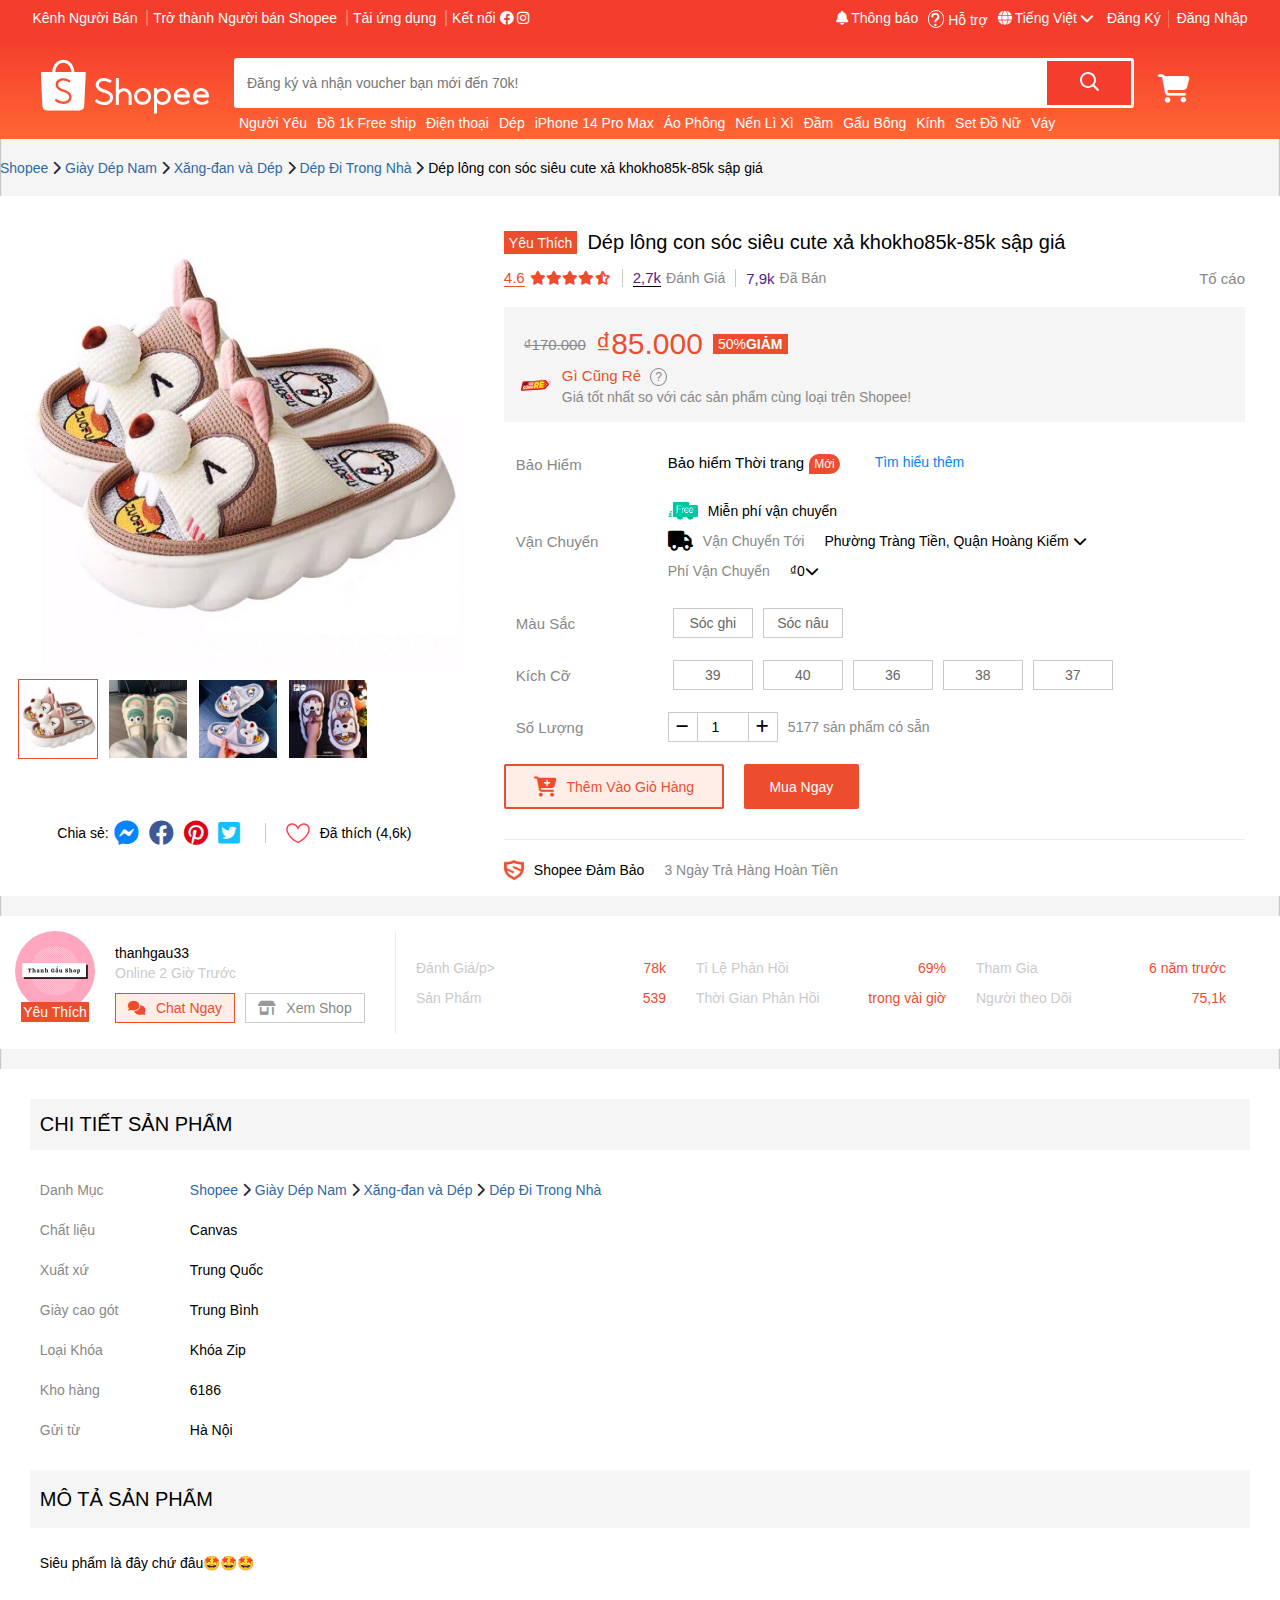
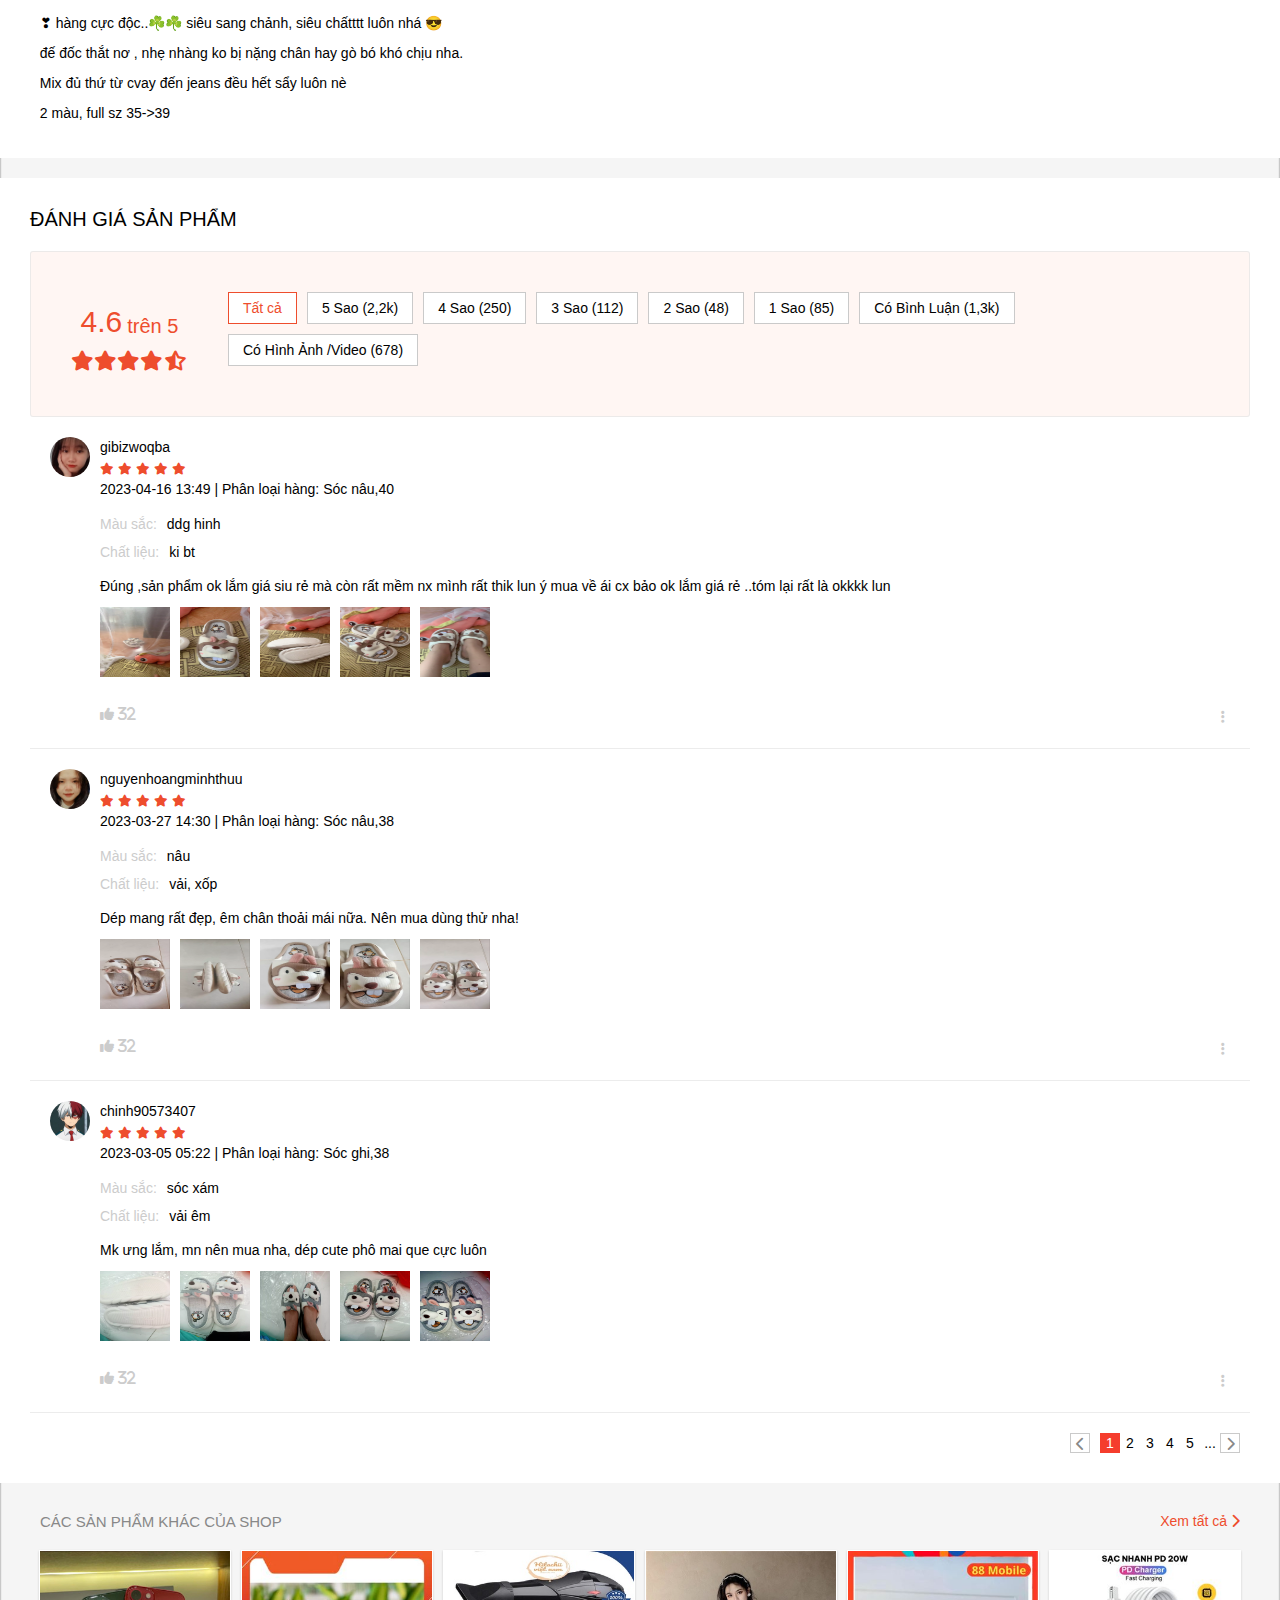
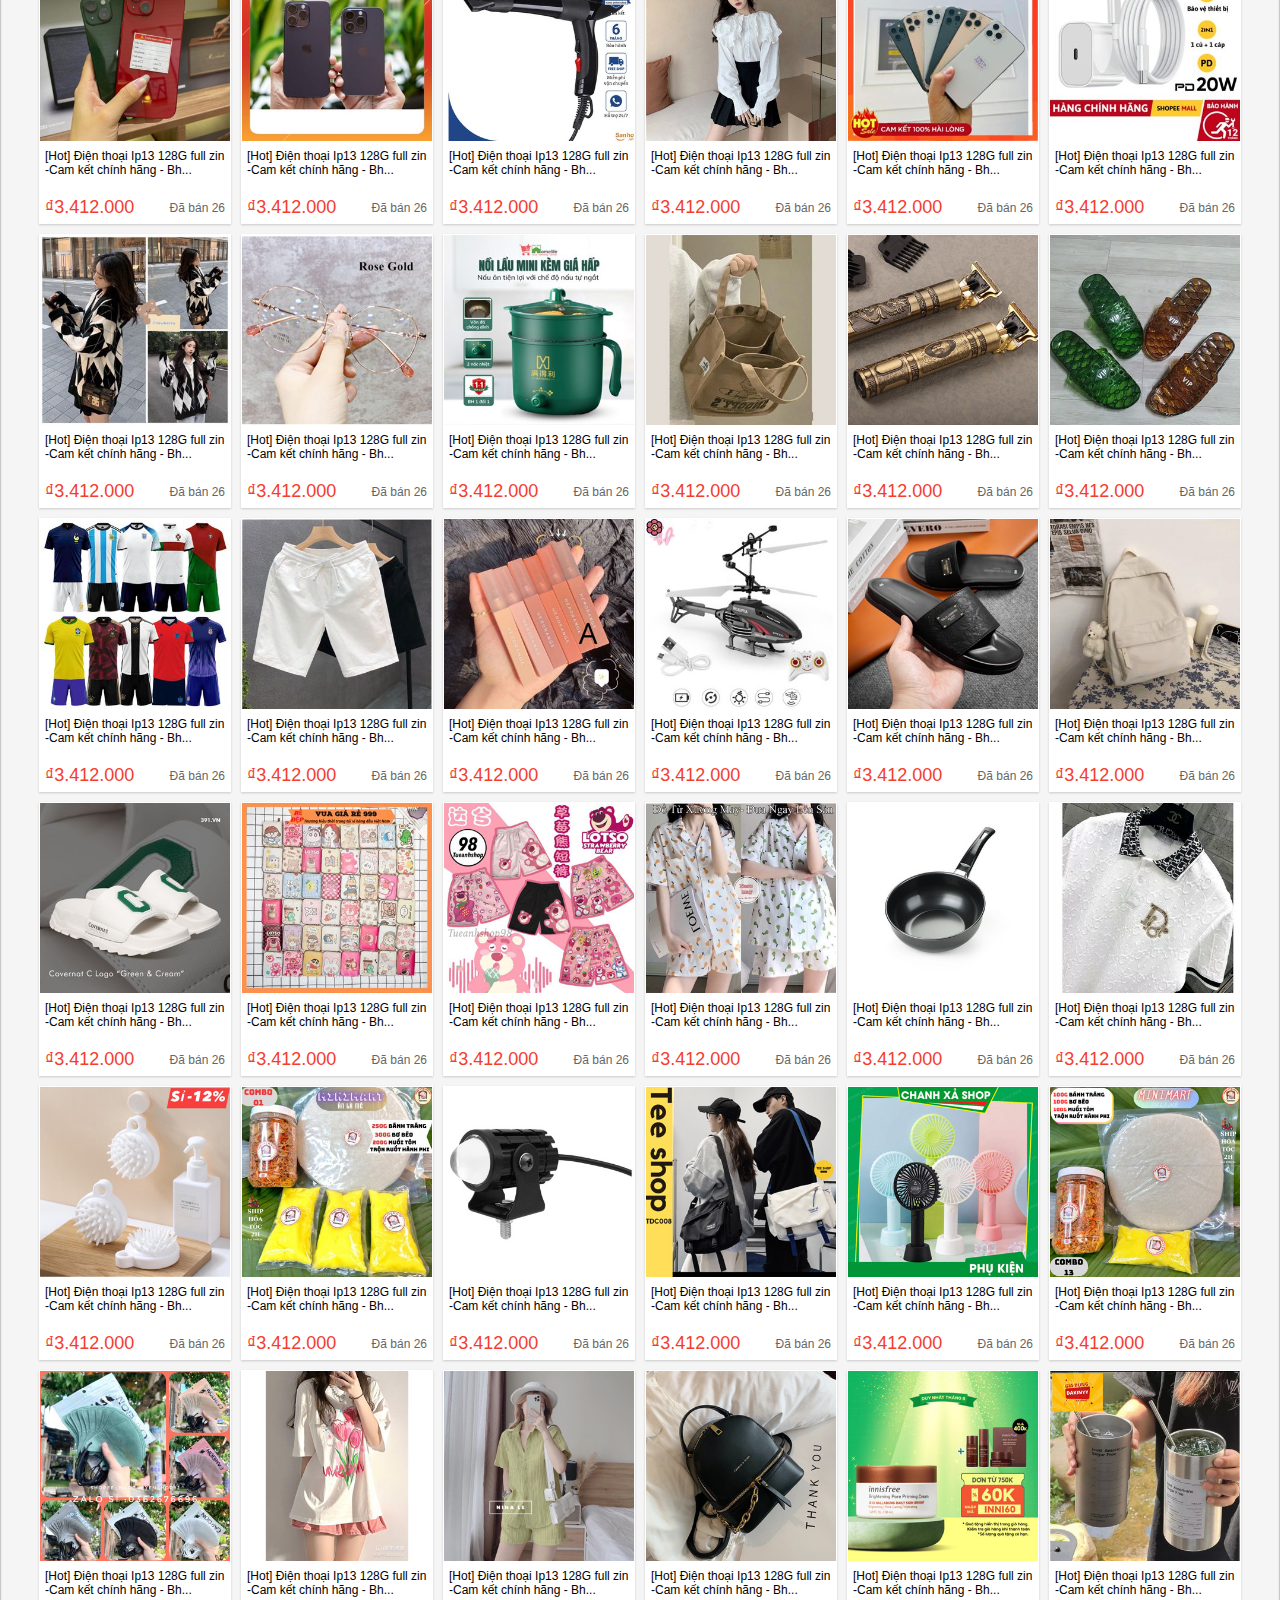
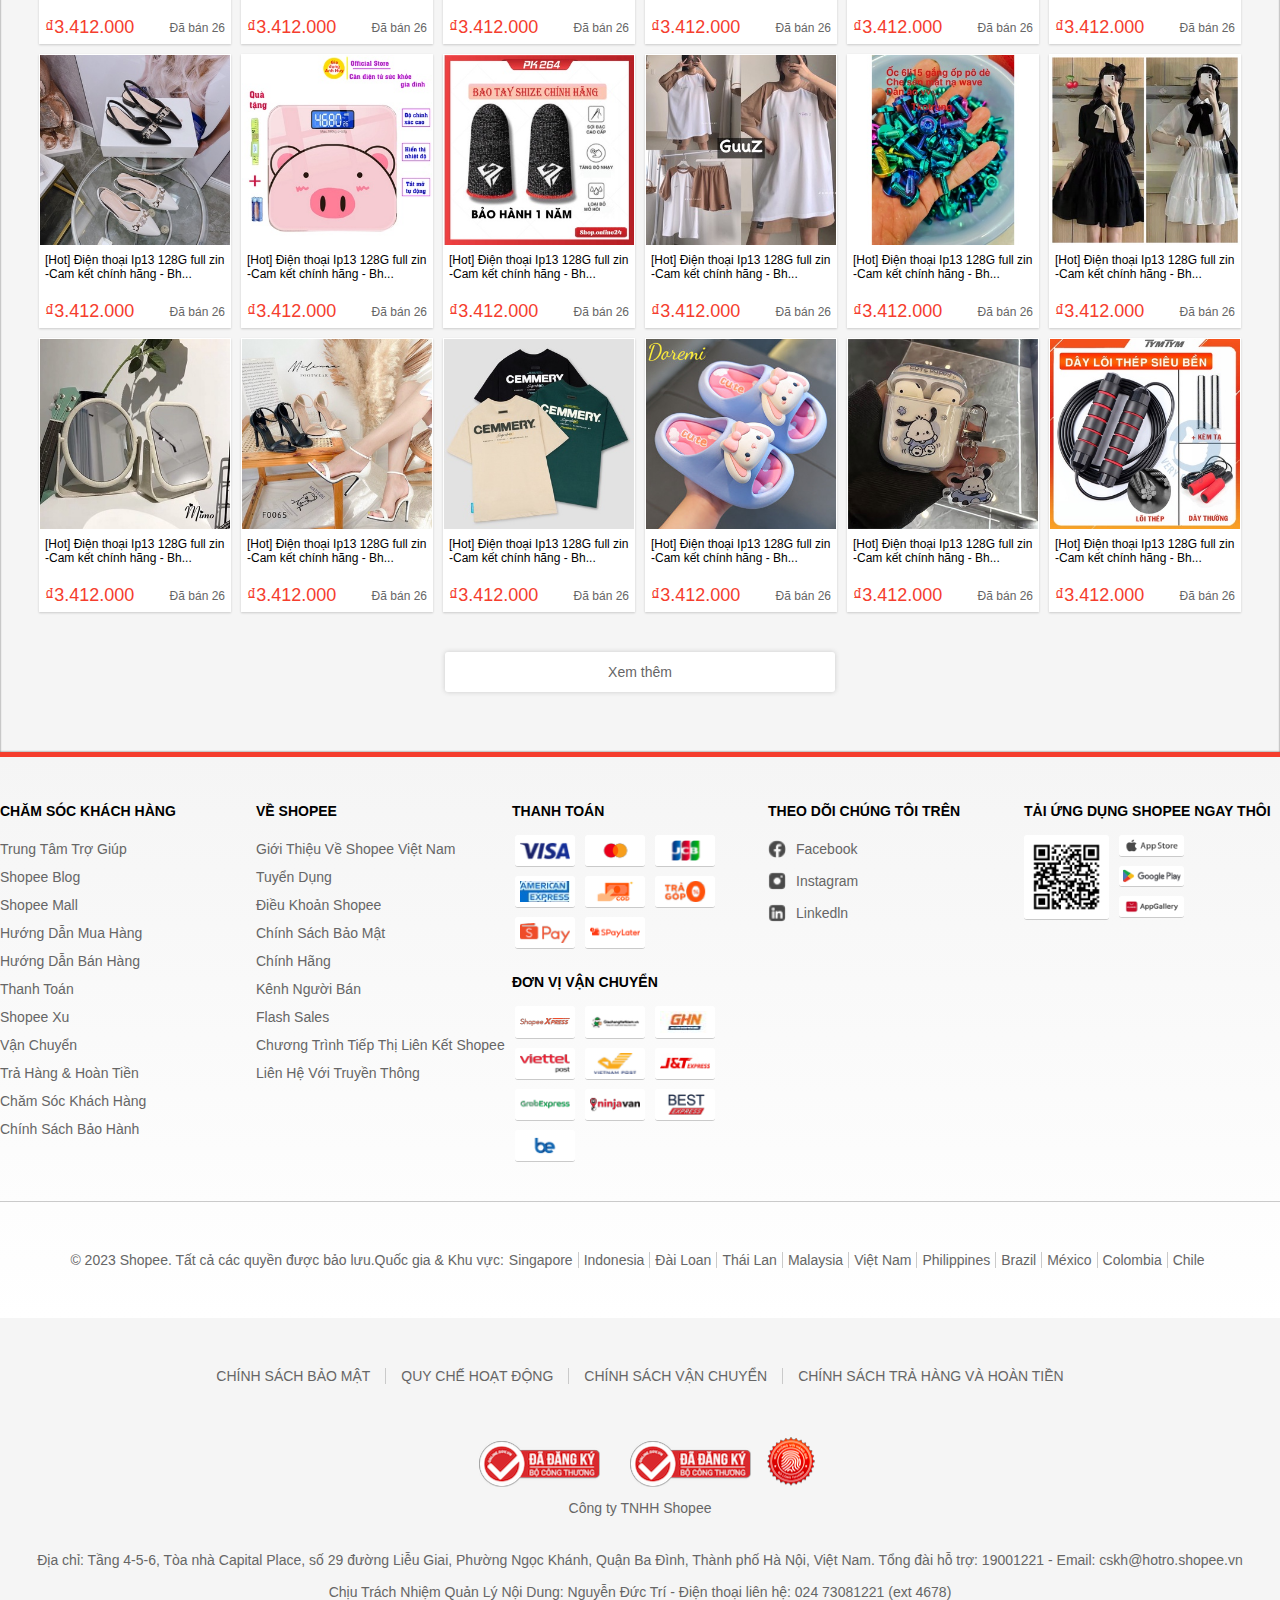
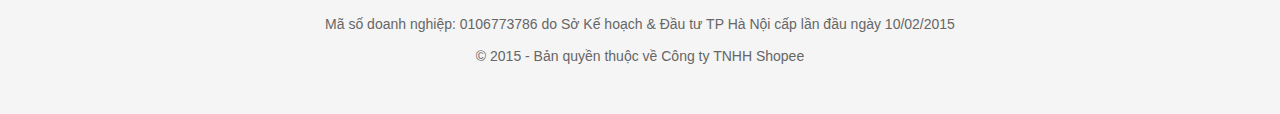
==== Detail/detail.html @ 668a8a5e "add sign in, sign up and detail" ====
<!DOCTYPE html>
<html lang="en">

<head>
    <meta charset="UTF-8">
    <meta http-equiv="X-UA-Compatible" content="IE=edge">
    <meta name="viewport" content="width=device-width, initial-scale=1.0">
    <link rel="stylesheet" href="../Home/css/index.css">
    <link rel="shortcut icon" href="../img/logo_favicon/shopee-icon.svg" type="image/x-icon">
    <link rel="stylesheet" href="../vendor/fontawesome-free-6.4.0-web/css/all.min.css">
    <link rel="stylesheet" href="css/detail.css">
    <title>Shopee</title>
</head>

<body>

    <header class="home_index">
        <div class="on_top">
            <div class="head_list_1">
                <a href="">Kênh Người Bán</a>
                <a href="">Trở thành Người bán Shopee</a>
                <a href="">Tải ứng dụng</a>
                <a href="">Kết nối
                    <i class="fa-brands fa-facebook" style="color:#fff;"></i>
                    <i class="fa-brands fa-instagram" style="color:#fff;"></i>
                </a>
            </div>
            <div class="head_list_2">
                <div class="child1">
                    <a href=""><i class="fa-solid fa-bell" style="color:#fff;"></i>Thông báo</a>
                    <div class="informed">
                        <div class="triangle"></div>
                        <div class="notice">
                            <div class="avt_none">
                                <img src="../img/img_notice/avt.png" alt="">
                                <p>Đăng nhập để xem Thông báo</p>
                            </div>
                            <div class="btn_si_su">
                                <button>
                                    <a href="">Đăng ký</a>
                                </button>
                                <button>
                                    <a href="">Đăng nhập</a>
                                </button>
                            </div>
                        </div>
                    </div>
                </div>
                <div class="child2">
                    <a href=""><i class="fa-solid fa-question" style="color:#fff;"></i>Hỗ trợ</a>
                </div>
                <div class="child3">
                    <a href=""><i class="fa-solid fa-globe"></i>Tiếng Việt<i class="fa-solid fa-chevron-down"
                            style="color: #fff;margin-left: 3px;"></i></a>
                    <div class="language">
                        <div class="triangle2"></div>
                        <div class="choose_lg">
                            <a href="">Tiếng Việt</a><br><br>
                            <a href="">English</a>
                        </div>
                    </div>
                </div>
                <div class="child4">
                    <a href="">Đăng Ký</a>
                </div>
                <div class="child5">
                    <a href="">Đăng Nhập</a>
                </div>
            </div>

        </div>
        <div class="header">
            <div class="logo">
                <a href="index.html">
                    <svg viewBox="0 0 192 65" class="shopee-svg-icon header-with-search__shopee-logo icon-shopee-logo">
                        <g fill-rule="evenodd">
                            <path fill="#fff"
                                d="M35.6717403 44.953764c-.3333497 2.7510509-2.0003116 4.9543414-4.5823845 6.0575984-1.4379707.6145919-3.36871.9463856-4.896954.8421628-2.3840266-.0911143-4.6237865-.6708937-6.6883352-1.7307424-.7375522-.3788551-1.8370513-1.1352759-2.6813095-1.8437757-.213839-.1790053-.239235-.2937577-.0977428-.4944671.0764015-.1151823.2172535-.3229831.5286218-.7791994.45158-.6616533.5079208-.7446018.5587128-.8221779.14448-.2217688.3792333-.2411091.6107855-.0588804.0243289.0189105.0243289.0189105.0426824.0333083.0379873.0294402.0379873.0294402.1276204.0990653.0907002.0706996.14448.1123887.166248.1287205 2.2265285 1.7438508 4.8196989 2.7495466 7.4376251 2.8501162 3.6423042-.0496401 6.2615109-1.6873341 6.7308041-4.2020035.5160305-2.7675977-1.6565047-5.1582742-5.9070334-6.4908212-1.329344-.4166762-4.6895175-1.7616869-5.3090528-2.1250697-2.9094471-1.7071043-4.2697358-3.9430584-4.0763845-6.7048539.296216-3.8283059 3.8501677-6.6835796 8.340785-6.702705 2.0082079-.004083 4.0121475.4132378 5.937338 1.2244562.6816382.2873109 1.8987274.9496089 2.3189359 1.2633517.2420093.1777159.2898136.384872.1510957.60836-.0774686.12958-.2055158.3350171-.4754821.7632974l-.0029878.0047276c-.3553311.5640922-.3664286.5817134-.447952.7136572-.140852.2144625-.3064598.2344475-.5604202.0732783-2.0600669-1.3839063-4.3437898-2.0801572-6.8554368-2.130442-3.126914.061889-5.4706057 1.9228561-5.6246892 4.4579402-.0409751 2.2896772 1.676352 3.9613243 5.3858811 5.2358503 7.529819 2.4196871 10.4113092 5.25648 9.869029 9.7292478M26.3725216 5.42669372c4.9022893 0 8.8982174 4.65220288 9.0851664 10.47578358H17.2875686c.186949-5.8235807 4.1828771-10.47578358 9.084953-10.47578358m25.370857 11.57065968c0-.6047069-.4870064-1.0948761-1.0875481-1.0948761h-11.77736c-.28896-7.68927544-5.7774923-13.82058185-12.5059489-13.82058185-6.7282432 0-12.2167755 6.13130641-12.5057355 13.82058185l-11.79421958.0002149c-.59136492.0107446-1.06748731.4968309-1.06748731 1.0946612 0 .0285807.00106706.0569465.00320118.0848825H.99995732l1.6812605 37.0613963c.00021341.1031483.00405483.2071562.01173767.3118087.00170729.0236381.003628.0470614.00554871.0704847l.00362801.0782207.00405483.004083c.25545428 2.5789222 2.12707837 4.6560709 4.67201764 4.7519129l.00576212.0055872h37.4122078c.0177132.0002149.0354264.0004298.0531396.0004298.0177132 0 .0354264-.0002149.0531396-.0004298h.0796027l.0017073-.0015043c2.589329-.0706995 4.6867431-2.1768587 4.9082648-4.787585l.0012805-.0012893.0017073-.0350275c.0021341-.0275062.0040548-.0547975.0057621-.0823037.0040548-.065757.0068292-.1312992.0078963-.1964115l1.8344904-37.207738h-.0012805c.001067-.0186956.0014939-.0376062.0014939-.0565167M176.465457 41.1518926c.720839-2.3512494 2.900423-3.9186779 5.443734-3.9186779 2.427686 0 4.739107 1.6486899 5.537598 3.9141989l.054826.1556978h-11.082664l.046506-.1512188zm13.50267 3.4063683c.014933.0006399.014933.0006399.036906.0008531.021973-.0002132.021973-.0002132.044372-.0008531.53055-.0243144.950595-.4766911.950595-1.0271786 0-.0266606-.000853-.0496953-.00256-.0865936.000427-.0068251.000427-.020262.000427-.0635588 0-5.1926268-4.070748-9.4007319-9.09145-9.4007319-5.020488 0-9.091235 4.2081051-9.091235 9.4007319 0 .3871116.022399.7731567.067838 1.1568557l.00256.0204753.01408.1013102c.250022 1.8683731 1.047233 3.5831812 2.306302 4.9708108-.00064-.0006399.00064.0006399.007253.0078915 1.396026 1.536289 3.291455 2.5833031 5.393601 2.9748936l.02752.0053321v-.0027727l.13653.0228215c.070186.0119439.144211.0236746.243409.039031 2.766879.332724 5.221231-.0661182 7.299484-1.1127057.511777-.2578611.971928-.5423827 1.37064-.8429007.128211-.0968312.243622-.1904632.34346-.2781231.051412-.0452164.092372-.083181.114131-.1051493.468898-.4830897.498124-.6543572.215249-1.0954297-.31146-.4956734-.586228-.9179769-.821744-1.2675504-.082345-.1224254-.154023-.2267215-.214396-.3133151-.033279-.0475624-.033279-.0475624-.054399-.0776356-.008319-.0117306-.008319-.0117306-.013866-.0191956l-.00256-.0038391c-.256208-.3188605-.431565-.3480805-.715933-.0970445-.030292.0268739-.131624.1051493-.14997.1245582-1.999321 1.775381-4.729508 2.3465571-7.455854 1.7760208-.507724-.1362888-.982595-.3094759-1.419919-.5184948-1.708127-.8565509-2.918343-2.3826022-3.267563-4.1490253l-.02752-.1394881h13.754612zM154.831964 41.1518926c.720831-2.3512494 2.900389-3.9186779 5.44367-3.9186779 2.427657 0 4.739052 1.6486899 5.537747 3.9141989l.054612.1556978h-11.082534l.046505-.1512188zm13.502512 3.4063683c.015146.0006399.015146.0006399.037118.0008531.02176-.0002132.02176-.0002132.044159-.0008531.530543-.0243144.950584-.4766911.950584-1.0271786 0-.0266606-.000854-.0496953-.00256-.0865936.000426-.0068251.000426-.020262.000426-.0635588 0-5.1926268-4.070699-9.4007319-9.091342-9.4007319-5.020217 0-9.091343 4.2081051-9.091343 9.4007319 0 .3871116.022826.7731567.068051 1.1568557l.00256.0204753.01408.1013102c.250019 1.8683731 1.04722 3.5831812 2.306274 4.9708108-.00064-.0006399.00064.0006399.007254.0078915 1.396009 1.536289 3.291417 2.5833031 5.393538 2.9748936l.027519.0053321v-.0027727l.136529.0228215c.070184.0119439.144209.0236746.243619.039031 2.766847.332724 5.22117-.0661182 7.299185-1.1127057.511771-.2578611.971917-.5423827 1.370624-.8429007.128209-.0968312.243619-.1904632.343456-.2781231.051412-.0452164.09237-.083181.11413-.1051493.468892-.4830897.498118-.6543572.215246-1.0954297-.311457-.4956734-.586221-.9179769-.821734-1.2675504-.082344-.1224254-.154022-.2267215-.21418-.3133151-.033492-.0475624-.033492-.0475624-.054612-.0776356-.008319-.0117306-.008319-.0117306-.013866-.0191956l-.002346-.0038391c-.256419-.3188605-.431774-.3480805-.716138-.0970445-.030292.0268739-.131623.1051493-.149969.1245582-1.999084 1.775381-4.729452 2.3465571-7.455767 1.7760208-.507717-.1362888-.982582-.3094759-1.419902-.5184948-1.708107-.8565509-2.918095-2.3826022-3.267311-4.1490253l-.027733-.1394881h13.754451zM138.32144123 49.7357905c-3.38129629 0-6.14681004-2.6808521-6.23169343-6.04042014v-.31621743c.08401943-3.35418649 2.85039714-6.03546919 6.23169343-6.03546919 3.44242097 0 6.23320537 2.7740599 6.23320537 6.1960534 0 3.42199346-2.7907844 6.19605336-6.23320537 6.19605336m.00172791-15.67913203c-2.21776751 0-4.33682838.7553485-6.03989586 2.140764l-.19352548.1573553V34.6208558c0-.4623792-.0993546-.56419733-.56740117-.56419733h-2.17651376c-.47409424 0-.56761716.09428403-.56761716.56419733v27.6400724c0 .4539841.10583425.5641973.56761716.5641973h2.17651376c.46351081 0 .56740117-.1078454.56740117-.5641973V50.734168l.19352548.1573553c1.70328347 1.3856307 3.82234434 2.1409792 6.03989586 2.1409792 5.27140956 0 9.54473746-4.2479474 9.54473746-9.48802964 0-5.239867-4.2733279-9.48781439-9.54473746-9.48781439M115.907646 49.5240292c-3.449458 0-6.245805-2.7496948-6.245805-6.1425854 0-3.3928907 2.79656-6.1427988 6.245805-6.1427988 3.448821 0 6.24538 2.7499081 6.24538 6.1427988 0 3.3926772-2.796346 6.1425854-6.24538 6.1425854m.001914-15.5438312c-5.28187 0-9.563025 4.2112903-9.563025 9.4059406 0 5.1944369 4.281155 9.4059406 9.563025 9.4059406 5.281657 0 9.562387-4.2115037 9.562387-9.4059406 0-5.1946503-4.280517-9.4059406-9.562387-9.4059406M94.5919049 34.1890939c-1.9281307 0-3.7938902.6198995-5.3417715 1.7656047l-.188189.1393105V23.2574169c0-.4254677-.1395825-.5643476-.5649971-.5643476h-2.2782698c-.4600414 0-.5652122.1100273-.5652122.5643476v29.2834155c0 .443339.1135587.5647782.5652122.5647782h2.2782698c.4226187 0 .5649971-.1457701.5649971-.5647782v-9.5648406c.023658-3.011002 2.4931278-5.4412923 5.5299605-5.4412923 3.0445753 0 5.516841 2.4421328 5.5297454 5.4630394v9.5430935c0 .4844647.0806524.5645628.5652122.5645628h2.2726775c.481764 0 .565212-.0824666.565212-.5645628v-9.5710848c-.018066-4.8280677-4.0440197-8.7806537-8.9328471-8.7806537M62.8459442 47.7938061l-.0053397.0081519c-.3248668.4921188-.4609221.6991347-.5369593.8179812-.2560916.3812097-.224267.551113.1668119.8816949.91266.7358184 2.0858968 1.508535 2.8774525 1.8955369 2.2023021 1.076912 4.5810275 1.646045 7.1017886 1.6975309 1.6283921.0821628 3.6734936-.3050536 5.1963734-.9842376 2.7569891-1.2298679 4.5131066-3.6269626 4.8208863-6.5794607.4985136-4.7841067-2.6143125-7.7747902-10.6321784-10.1849709l-.0021359-.0006435c-3.7356476-1.2047686-5.4904836-2.8064071-5.4911243-5.0426086.1099976-2.4715346 2.4015793-4.3179454 5.4932602-4.4331449 2.4904317.0062212 4.6923065.6675996 6.8557356 2.0598624.4562232.2767364.666607.2256796.9733188-.172263.035242-.0587797.1332787-.2012238.543367-.790093l.0012815-.0019308c.3829626-.5500403.5089793-.7336731.5403767-.7879478.258441-.4863266.2214903-.6738208-.244985-1.0046173-.459427-.3290803-1.7535544-1.0024722-2.4936356-1.2978721-2.0583439-.8211991-4.1863175-1.2199998-6.3042524-1.1788111-4.8198184.1046878-8.578747 3.2393171-8.8265087 7.3515337-.1572005 2.9703036 1.350301 5.3588174 4.5000778 7.124567.8829712.4661613 4.1115618 1.6865902 5.6184225 2.1278667 4.2847814 1.2547527 6.5186944 3.5630343 6.0571315 6.2864205-.4192725 2.4743234-3.0117991 4.1199394-6.6498372 4.2325647-2.6382344-.0549182-5.2963324-1.0217793-7.6043603-2.7562084-.0115337-.0083664-.0700567-.0519149-.1779185-.1323615-.1516472-.1130543-.1516472-.1130543-.1742875-.1300017-.4705335-.3247898-.7473431-.2977598-1.0346184.1302162-.0346012.0529875-.3919333.5963776-.5681431.8632459">
                            </path>
                        </g>
                    </svg>
                </a>
            </div>
            <div class="search">
                <div class="search_rods">
                    <input type="text" placeholder="Đăng ký và nhận voucher bạn mới đến 70k!">
                    <div class="new_voucher">
                        <p>Đăng ký và nhận voucher bạn mới đến 70k!</p>
                        <img src="../img/new_voucher.png" alt="">
                    </div>
                    <button class="btn_search"><svg height="19" viewBox="0 0 19 19" width="19" class="shopee-svg-icon">
                            <g fill-rule="evenodd" stroke="none" stroke-width="1">
                                <g transform="translate(-1016 -32)">
                                    <g>
                                        <g transform="translate(405 21)">
                                            <g transform="translate(611 11)">
                                                <path fill="#fff"
                                                    d="m8 16c4.418278 0 8-3.581722 8-8s-3.581722-8-8-8-8 3.581722-8 8 3.581722 8 8 8zm0-2c-3.3137085 0-6-2.6862915-6-6s2.6862915-6 6-6 6 2.6862915 6 6-2.6862915 6-6 6z">
                                                </path>
                                                <path fill="#fff"
                                                    d="m12.2972351 13.7114222 4.9799555 4.919354c.3929077.3881263 1.0260608.3842503 1.4141871-.0086574.3881263-.3929076.3842503-1.0260607-.0086574-1.414187l-4.9799554-4.919354c-.3929077-.3881263-1.0260608-.3842503-1.4141871.0086573-.3881263.3929077-.3842503 1.0260608.0086573 1.4141871z">
                                                </path>
                                            </g>
                                        </g>
                                    </g>
                                </g>
                            </g>
                        </svg>
                    </button>
                </div>
                <div class="list_search">
                    <ul>
                        <li><a href="">Người Yêu</a></li>
                        <li><a href="">Đồ 1k Free ship</a></li>
                        <li><a href="">Điện thoại</a></li>
                        <li><a href="">Dép</a></li>
                        <li><a href="">iPhone 14 Pro Max</a></li>
                        <li><a href="">Áo Phông</a></li>
                        <li><a href="">Nến Lì Xì</a></li>
                        <li><a href="">Đầm</a></li>
                        <li><a href="">Gấu Bông</a></li>
                        <li><a href="">Kính</a></li>
                        <li><a href="">Set Đồ Nữ</a></li>
                        <li><a href="">Váy</a></li>
                    </ul>
                </div>
            </div>
            <div class="shopping_cart">
                <i class="fa-solid fa-cart-shopping fa-2xl" style="color: #fff;"></i>
                <div class="notice_cart">
                    <div class="triangle_cart"></div>
                    <div class="notice">
                        <img src="../img/cart/emty.png" alt="">
                        <p>Chưa có sản phẩm</p>
                    </div>
                </div>
            </div>

        </div>
    </header>

    <main class="detail">
        <div class="link_detail">
            <a href="">Shopee </a><i class="fa-solid fa-chevron-right" style="color: #1f2632;"></i>
            <a href="">Giày Dép Nam  </a><i class="fa-solid fa-chevron-right" style="color: #1f2632;"></i>
            <a href="">Xăng-đan và Dép </a><i class="fa-solid fa-chevron-right" style="color: #1f2632;"></i>
            <a href="">Dép Đi Trong Nhà </a><i class="fa-solid fa-chevron-right" style="color: #1f2632;"></i>
            Dép lông con sóc siêu cute xả khokho85k-85k sập giá
        </div>
        <section class="detial_sp">
            <div class="images_sp">  
                <input type="radio" name="dep" id="dep1" checked>
                <input type="radio" name="dep" id="dep2">
                <input type="radio" name="dep" id="dep3">
                <input type="radio" name="dep" id="dep4">      

                <div class="list_img">
                    <img src="img/depsoinau.jpg" alt="" id="soinau_hover">
                    <img src="img/depconech.jpg" alt="" id="conech_hover">
                    <img src="img/depsoisam.jpg" alt="" id="soisam_hover">
                    <img src="img/depsoiden.jpg" alt="" id="soiden_hover">                    
                </div>
                   
                <div class="image_dep">
                    <img src="img/depsoiden.jpg" alt="" class="dep" id="soiden">
                    <img src="img/depconech.jpg" alt="" class="dep" id="conech">
                    <img src="img/depsoisam.jpg" alt="" class="dep" id="soisam">
                    <img src="img/depsoinau.jpg" alt="" class="dep" id="soinau">
                </div>
                                
                <div class="share_sp">
                    <div class="list_share">
                        Chia sẻ:                        
                        <a href=""><i class="fa-brands fa-facebook-messenger" style="color: #0384ff;"></i></a>
                        <a href=""><i class="fa-brands fa-facebook" style="color: #3b5999;"></i></a>
                        <a href=""><i class="fa-brands fa-pinterest" style="color: #de0217;"></i></a>
                        <a href=""><i class="fa-brands fa-square-twitter" style="color: #10c2ff;"></i></a>
                    </div>
                    <a href="" class="liked">
                        <svg width="24" height="20" class="x0F377"><path d="M19.469 1.262c-5.284-1.53-7.47 4.142-7.47 4.142S9.815-.269 4.532 1.262C-1.937 3.138.44 13.832 12 19.333c11.559-5.501 13.938-16.195 7.469-18.07z" stroke="#FF424F" stroke-width="1.5" fill="none" fill-rule="evenodd" stroke-linejoin="round"></path></svg>
                        <p>Đã thích (4,6k)</p>
                    </a>
                </div>
            </div>
            <div class="add_cart">
                <div class="love_more">
                    <div class="red_love">Yêu Thích</div>
                    <p>Dép lông con sóc siêu cute xả khokho85k-85k sập giá</p>
                </div>
                <div class="assess">
                    <div class="as">
                        <a href="" class="star">
                            <p>4.6</p>
                            <i class="fa-solid fa-star" style="color: #ee4d2d;"></i>
                            <i class="fa-solid fa-star" style="color: #ee4d2d;"></i>
                            <i class="fa-solid fa-star" style="color: #ee4d2d;"></i>
                            <i class="fa-solid fa-star" style="color: #ee4d2d;"></i>
                            <i class="fa-solid fa-star-half-stroke" style="color: #ee4d2d;"></i>
                        </a>
                        <a href="" class="count_assess">
                            <p>2,7k</p>
                            <p>Đánh Giá</p>
                        </a>
                        <a href="" class="last_as">
                            <p>7,9k</p>
                            <p>Đã Bán</p>
                        </a>
                    </div>
                    <a href="" class="resport">
                        <p>Tố cáo</p>
                    </a>
                </div>
                <div class="price_sp">
                    <div class="price_old">
                        <p>&#8363;170.000</p>
                        <p>&#8363;85.000</p>
                        <div class="sale_of">50% <strong>GIẢM</strong></div>
                    </div>
                    <div class="cheap_cheap">
                        <div class="icon_cheap">
                            <svg xmlns="http://www.w3.org/2000/svg" width="33" height="16" viewBox="0 0 33 16" class="-LmQBA" fill="none"><path d="M29.7085 6.72195L27.4319 3.75641C27.1376 3.37304 26.5043 3.08617 26.0241 3.11887L21.2748 3.44266C21.2599 3.44298 21.245 3.44363 21.2301 3.4446L10.4539 4.18056L8.33573 4.32497C8.33282 4.3253 8.3299 4.32562 8.32731 4.32562L4.44448 4.5908C3.96431 4.62188 3.5353 5.04248 3.49126 5.52557L1.90407 12.9937C1.86003 13.4768 2.21684 13.8465 2.69702 13.8158L20.3893 12.6725C20.4453 12.6689 20.5036 12.6611 20.5635 12.6498L25.2159 12.3497C25.6961 12.317 26.3456 11.989 26.6594 11.6211L29.6722 8.08833C29.9866 7.72018 30.0028 7.10532 29.7085 6.72195ZM27.7758 7.63794C27.61 7.90442 27.2911 8.00544 27.0638 7.86394C26.8365 7.72245 26.7866 7.39187 26.9524 7.12539C27.1182 6.85892 27.4371 6.75789 27.6644 6.89939C27.892 7.04088 27.9416 7.37179 27.7758 7.63794Z" fill="#D0011B"></path><path d="M3.80273 9.13674C3.80273 9.13674 4.21653 7.98892 6.5711 6.29487C8.92567 4.60083 9.80281 4.54352 9.80281 4.54352L8.65272 8.63487L3.80273 9.13674Z" fill="#93001C"></path><path d="M28.4963 6.69147L26.4192 4.10605C26.1508 3.7719 25.5728 3.52194 25.1347 3.55043L20.8018 3.83277C20.7882 3.8331 20.7746 3.83374 20.761 3.83439L11.8246 4.41753C11.8249 4.41753 11.8249 4.41753 11.8252 4.41753L10.9232 4.4703L9.80285 4.54316C9.40039 4.56971 9.06203 4.85528 8.96846 5.24771L8.30438 8.03518C8.29823 8.06043 8.33028 8.03421 8.30438 8.03518L4.86254 8.36576C4.33056 8.3826 3.87759 8.75787 3.762 9.27722L3.6872 9.61298L3.6354 9.84611L3.58327 10.0805L3.32845 11.2598L3.12835 12.1589C3.0882 12.5801 3.4136 12.9026 3.85169 12.8754L19.9933 11.8788C20.0445 11.8756 20.0976 11.8688 20.1523 11.8591L24.3971 11.5975C24.8352 11.569 25.4277 11.2831 25.7143 10.9622L28.4632 7.88235C28.7498 7.56148 28.7647 7.02562 28.4963 6.69147ZM27.7742 7.63789C27.6084 7.90437 27.2895 8.00539 27.0622 7.8639C26.8349 7.7224 26.7851 7.39182 26.9508 7.12534C27.1166 6.85887 27.4355 6.75785 27.6628 6.89934C27.8905 7.04083 27.94 7.37174 27.7742 7.63789Z" fill="#EE4D2D"></path><path d="M15.5524 5.12762L17.8046 4.98095C17.904 4.97447 18.0174 4.97026 18.1446 4.96832C18.1692 4.96767 18.1948 4.96735 18.22 4.96735C18.5063 4.96735 18.7737 5.0075 19.0149 5.08715C19.2821 5.17522 19.5081 5.31477 19.6868 5.50192C19.8662 5.68939 19.9941 5.92931 20.0666 6.21489C20.1381 6.49658 20.1449 6.83364 20.0873 7.21668C20.0102 7.71531 19.8454 8.14465 19.5974 8.49272C19.3698 8.81229 19.093 9.07683 18.7744 9.28016L19.7982 11.0393L17.8393 11.1669L17.034 9.75839L16.6008 9.78656L16.3667 11.2627L14.5762 11.3793L15.5524 5.12762ZM16.8747 8.04784L17.25 8.02355C17.3264 8.0187 17.3954 8.01254 17.4608 8.0051C17.531 7.99733 17.5867 7.99215 17.6308 7.98923C17.8101 7.96592 17.9675 7.90019 18.0989 7.79399C18.2259 7.69103 18.3104 7.52039 18.3499 7.28694C18.3871 7.06547 18.3606 6.91362 18.2702 6.83623C18.1708 6.7514 18.0326 6.70834 17.859 6.70801C17.8182 6.7106 17.7642 6.71255 17.6984 6.71384C17.6301 6.71514 17.5608 6.71838 17.4922 6.72258L17.0781 6.74946L16.8747 8.04784Z" fill="#FCE60C"></path><path d="M18.2197 5.06451C18.4969 5.06451 18.7517 5.10272 18.9842 5.17945C19.2371 5.26299 19.4478 5.39283 19.6162 5.56897C19.7849 5.74543 19.9034 5.96852 19.972 6.23888C20.0407 6.50924 20.0468 6.83043 19.9908 7.20214C19.916 7.68782 19.758 8.09935 19.5178 8.43641C19.2775 8.77379 18.9855 9.04383 18.6423 9.24717L19.635 10.9525L17.893 11.0659L17.0878 9.6574L16.7695 9.67812L16.5166 9.69464L16.2825 11.1708L14.6905 11.2744L15.6363 5.21896L17.4812 5.09883C17.6062 5.09074 17.7169 5.08361 17.8137 5.07714C17.9105 5.07099 18.0213 5.06678 18.1462 5.06483C18.1708 5.06483 18.1954 5.06451 18.2197 5.06451ZM16.7601 8.15277L16.8537 8.14662C16.9036 8.14338 16.9644 8.1395 17.0363 8.13464C17.1079 8.13011 17.1814 8.12525 17.2565 8.12039C17.3313 8.11554 17.4031 8.10938 17.4718 8.10161C17.5404 8.09417 17.5964 8.08866 17.6405 8.08607C17.8403 8.06049 18.0135 7.98861 18.1602 7.86946C18.3068 7.75063 18.402 7.56186 18.4457 7.30284C18.4894 7.04413 18.4519 6.86378 18.3334 6.76244C18.2152 6.66142 18.0569 6.61091 17.8581 6.61091C17.8574 6.61091 17.8564 6.61091 17.8558 6.61091C17.8182 6.6135 17.7651 6.61544 17.6965 6.61674C17.6279 6.61803 17.5576 6.62127 17.4857 6.6258C17.4138 6.63033 17.3436 6.63519 17.2749 6.6394C17.2063 6.64393 17.147 6.64782 17.0969 6.65106L16.9939 6.65786L16.7601 8.15277ZM18.2197 4.87024C18.1938 4.87024 18.1676 4.87056 18.1414 4.87121C18.0122 4.87315 17.9002 4.87736 17.8011 4.88384L17.4686 4.90553L15.6236 5.02566L15.4682 5.03569L15.4443 5.18949L14.4985 11.2449L14.4609 11.4845L14.7028 11.4687L16.2948 11.365L16.4496 11.355L16.4739 11.2015L16.6837 9.87855L16.7815 9.87207L16.9787 9.85912L17.7237 11.1624L17.7839 11.2676L17.905 11.2598L19.647 11.1465L19.9601 11.1261L19.8021 10.8548L18.9032 9.31063C19.1998 9.10794 19.4588 8.85247 19.6751 8.54908C19.9322 8.18839 20.1025 7.74513 20.1819 7.2316C20.2418 6.83529 20.234 6.48528 20.1595 6.19096C20.0824 5.88887 19.9468 5.63437 19.7558 5.4346C19.5657 5.23579 19.3264 5.08782 19.0441 4.9949C18.7941 4.91233 18.5163 4.87024 18.2197 4.87024ZM17.1619 6.84144L17.2876 6.83335L17.3656 6.82817L17.4983 6.81943C17.5657 6.81489 17.6337 6.81198 17.7004 6.81068C17.7655 6.80939 17.8199 6.80745 17.8616 6.80518C18.0119 6.80583 18.1249 6.84015 18.2071 6.91009C18.289 6.98035 18.2719 7.1662 18.2541 7.27078C18.2188 7.48027 18.1459 7.63115 18.0378 7.71858C17.9199 7.81409 17.7836 7.87108 17.6214 7.89277C17.5767 7.89569 17.5207 7.90119 17.4507 7.90864C17.3863 7.91576 17.3186 7.92159 17.2438 7.92645L17.1474 7.9326L17.024 7.94069L16.9897 7.94296L17.1619 6.84144Z" fill="#EE4D2D"></path><path d="M20.8711 4.78119L25.2276 4.49755L24.9631 6.20779L22.4068 6.37421L22.296 7.10499L24.7779 6.95281L24.5324 8.55846L22.0594 8.71939L21.9693 9.27986L24.5065 9.11473L24.2511 10.7495L19.8945 11.0332L20.8711 4.78119ZM22.467 4.42988C22.4362 4.42988 22.4052 4.42923 22.3741 4.42794L22.2653 4.42341L22.3984 3.58027L22.4971 3.58124C22.6467 3.58124 22.7811 3.55922 22.8967 3.51584C22.9935 3.47957 23.0453 3.4119 23.0592 3.30343L23.0599 3.29955C23.0812 3.17392 23.0343 3.14672 22.9886 3.13118C22.9271 3.11046 22.8536 3.09977 22.7697 3.09977C22.717 3.09977 22.659 3.10398 22.5975 3.1124L22.4689 3.12988L22.5923 2.30779L22.6616 2.29614C22.7989 2.27283 22.9342 2.26117 23.0637 2.26117C23.1107 2.26117 23.158 2.26279 23.2039 2.2657C23.3833 2.27801 23.5407 2.32139 23.6715 2.39554C23.8081 2.47292 23.9101 2.58657 23.9749 2.73292C24.0383 2.87701 24.0532 3.06124 24.0196 3.28077C23.9859 3.49091 23.9143 3.67417 23.8062 3.82667C23.699 3.97788 23.5679 4.10027 23.4163 4.19093C23.2671 4.28029 23.0994 4.34505 22.918 4.38293C22.7697 4.41402 22.6179 4.42988 22.467 4.42988Z" fill="#FCE60C"></path><path d="M23.0657 2.35797C23.1107 2.35797 23.1554 2.35959 23.1994 2.3625C23.3649 2.37383 23.5067 2.41269 23.6255 2.48003C23.7441 2.54738 23.8315 2.64452 23.8878 2.77209C23.9442 2.89966 23.9565 3.06414 23.9254 3.26586C23.894 3.46143 23.8286 3.62979 23.7288 3.77032C23.6288 3.91116 23.5087 4.02352 23.3681 4.10738C23.2276 4.19156 23.0716 4.25179 22.8999 4.28773C22.7572 4.31784 22.6137 4.33273 22.469 4.33273C22.4395 4.33273 22.4101 4.33209 22.3803 4.33079L22.4832 3.67804C22.4884 3.67804 22.4939 3.67804 22.4991 3.67804C22.6613 3.67804 22.8057 3.65408 22.9326 3.60648C23.0638 3.55727 23.1386 3.46046 23.1574 3.3154C23.1823 3.17034 23.137 3.07807 23.0217 3.03856C22.9498 3.01396 22.8663 3.00198 22.7717 3.00198C22.7141 3.00198 22.6523 3.00651 22.5865 3.01557L22.6801 2.39132C22.8125 2.3693 22.9414 2.35797 23.0657 2.35797ZM25.1146 4.60245L24.8805 6.11614L22.3239 6.28257L22.1834 7.20956L24.6652 7.05738L24.4499 8.46682L21.9775 8.62774L21.8557 9.38475L24.3936 9.21962L24.1689 10.6579L20.0108 10.9286L20.9566 4.87313L25.1146 4.60245ZM23.0657 2.1637C22.931 2.1637 22.7902 2.176 22.6474 2.19996L22.5085 2.22327L22.4874 2.3625L22.3939 2.98676L22.3553 3.2432L22.6121 3.20823C22.6691 3.20046 22.7228 3.19657 22.7714 3.19657C22.8446 3.19657 22.9077 3.20531 22.9589 3.2228C22.9631 3.22442 22.9663 3.22571 22.9683 3.22668C22.9699 3.23478 22.9709 3.25291 22.9657 3.28302L22.965 3.28691L22.9644 3.29079C22.9534 3.37498 22.9181 3.40444 22.864 3.42484C22.7594 3.46402 22.6364 3.48409 22.4985 3.48409H22.4845L22.3168 3.48247L22.2906 3.64793L22.1876 4.30068L22.1536 4.51599L22.3712 4.52506C22.4033 4.52636 22.436 4.527 22.468 4.527C22.6257 4.527 22.784 4.51049 22.9391 4.47779C23.1308 4.43764 23.3086 4.369 23.4672 4.27413C23.6304 4.17634 23.7713 4.04489 23.8865 3.88267C24.0034 3.71819 24.0808 3.52068 24.1167 3.2963C24.1536 3.05702 24.1362 2.85465 24.0653 2.69341C23.9921 2.52763 23.8765 2.39876 23.7211 2.31069C23.5773 2.22942 23.4063 2.1815 23.2124 2.16855C23.1642 2.16532 23.1149 2.1637 23.0657 2.1637ZM25.3436 4.39296L25.102 4.40882L20.944 4.67951L20.7885 4.68954L20.7646 4.84334L19.8188 10.8988L19.7812 11.1384L20.0231 11.1225L24.1812 10.8518L24.3366 10.8418L24.3605 10.688L24.5852 9.24973L24.6228 9.01013L24.3809 9.026L22.0863 9.17559L22.1449 8.81198L24.4625 8.66109L24.6183 8.65105L24.6419 8.49661L24.8572 7.08717L24.8935 6.84919L24.6532 6.86408L22.4117 7.00169L22.4926 6.46712L24.8932 6.31074L25.0486 6.3007L25.0725 6.14658L25.3066 4.63288L25.3436 4.39296Z" fill="#EE4D2D"></path><path d="M10.2082 6.93338C10.2396 6.73587 10.304 6.54775 10.4015 6.36967C10.4989 6.19126 10.62 6.03325 10.7648 5.89532C10.9095 5.75739 11.0746 5.64568 11.2595 5.5602C11.4444 5.47472 11.6374 5.42615 11.8385 5.4145C11.9676 5.40705 12.0852 5.4132 12.1914 5.43295C12.2976 5.4527 12.3937 5.48184 12.4799 5.51973C12.566 5.55793 12.6434 5.60391 12.7124 5.65734C12.7813 5.71108 12.8432 5.76645 12.8976 5.82376L12.3944 6.43993C12.3283 6.36028 12.2399 6.29001 12.1295 6.22849C12.0191 6.1673 11.8805 6.1414 11.7141 6.15111C11.6108 6.15726 11.5147 6.18155 11.4256 6.22396C11.3366 6.2667 11.2579 6.32077 11.1889 6.3865C11.1203 6.45255 11.0636 6.52897 11.0193 6.61639C10.9749 6.70381 10.9454 6.79544 10.9312 6.89128C10.914 6.99878 10.9163 7.0943 10.938 7.17816C10.9597 7.2617 10.9963 7.33228 11.0481 7.38991C11.0999 7.44722 11.1643 7.49029 11.242 7.51911C11.3194 7.5476 11.4055 7.55925 11.5004 7.55375C11.6555 7.5476 11.7902 7.51263 11.9048 7.4482C12.0194 7.38409 12.0968 7.31609 12.137 7.24486L11.6507 7.27303L11.7449 6.66755L13.006 6.5947L12.9889 6.69928C12.9487 6.95216 12.8765 7.17492 12.7719 7.36822C12.6673 7.56152 12.5427 7.72406 12.398 7.85617C12.2532 7.98827 12.0933 8.08962 11.9181 8.1602C11.7433 8.23079 11.5668 8.27126 11.3887 8.28162L11.3758 8.28227C11.1863 8.29328 11.0134 8.2664 10.8571 8.20229C10.7007 8.13786 10.5692 8.04493 10.463 7.92287C10.3568 7.80112 10.2797 7.6551 10.2325 7.48511C10.1849 7.31447 10.1768 7.13089 10.2082 6.93338Z" fill="white"></path><path d="M13.896 8.10127L13.0781 8.14854L13.5104 5.36042L14.3283 5.31315L13.896 8.10127ZM13.7769 5.17651L13.4233 4.58398L13.8837 4.55743L14.1081 5.15741L13.7769 5.17651Z" fill="white"></path><path d="M4.09815 10.6349C4.12696 10.4484 4.18686 10.2732 4.27752 10.1094C4.36818 9.94552 4.48086 9.80176 4.61491 9.67775C4.74928 9.55374 4.90113 9.45369 5.07112 9.37793C5.2411 9.30216 5.41789 9.25877 5.60245 9.24809C5.8291 9.23514 6.01592 9.26363 6.16357 9.33454C6.31121 9.40545 6.4417 9.50485 6.55502 9.63307L6.10108 10.1903C6.07744 10.1628 6.047 10.132 6.01009 10.0983C5.97318 10.0647 5.9285 10.0352 5.87572 10.009C5.82294 9.98308 5.76175 9.96332 5.69181 9.95037C5.62187 9.9371 5.54352 9.9358 5.45674 9.94616C5.39102 9.95264 5.32237 9.97174 5.25147 10.0035C5.18023 10.0352 5.11386 10.0789 5.05201 10.134C4.99017 10.189 4.9361 10.2544 4.89012 10.3295C4.84415 10.405 4.81177 10.4904 4.79363 10.5869C4.78036 10.6669 4.78198 10.7417 4.79784 10.8107C4.81371 10.8796 4.8422 10.9408 4.883 10.9939C4.9238 11.047 4.97722 11.0894 5.04327 11.1215C5.109 11.1532 5.18574 11.1694 5.27251 11.1697C5.36738 11.1723 5.45351 11.162 5.53121 11.139C5.60892 11.116 5.67951 11.0881 5.74265 11.0554C5.80578 11.0227 5.86374 10.9858 5.91652 10.9444C5.96897 10.9029 6.01786 10.8651 6.06254 10.8311L6.3397 11.3423C6.19497 11.4854 6.02984 11.6075 5.84399 11.7079C5.65846 11.8086 5.44315 11.8659 5.19804 11.8801L5.18606 11.8808C5.00442 11.8915 4.83961 11.8665 4.69197 11.8063C4.54432 11.7461 4.42161 11.6593 4.32415 11.5463C4.22669 11.433 4.1574 11.2983 4.11628 11.1422C4.07516 10.9849 4.06901 10.8162 4.09815 10.6349Z" fill="white"></path><path d="M6.63197 10.8172C6.63456 10.7855 6.63844 10.7463 6.64363 10.6996C6.64881 10.653 6.65528 10.6032 6.66338 10.5497C6.67115 10.4963 6.67892 10.4432 6.68701 10.3898C6.69478 10.3364 6.70288 10.2858 6.71065 10.2379L6.86768 9.21412L7.56317 9.17397L7.40614 10.1858C7.38768 10.3085 7.37408 10.4037 7.36502 10.4717C7.35595 10.5397 7.3498 10.5909 7.34753 10.6252C7.33976 10.7498 7.3621 10.847 7.41488 10.9166C7.46766 10.9862 7.55443 11.0176 7.67585 11.0105C7.80212 11.003 7.9012 10.9613 7.97211 10.8842C8.04334 10.8075 8.0945 10.7087 8.12591 10.5879C8.13109 10.5614 8.13692 10.5293 8.14372 10.4918C8.15019 10.4545 8.15667 10.415 8.16347 10.3736C8.16994 10.3322 8.17642 10.2917 8.18322 10.2515C8.18969 10.2114 8.19552 10.1754 8.20103 10.1434L8.35806 9.12766L9.05355 9.08752L8.90429 10.0631C8.89651 10.1058 8.88842 10.155 8.88065 10.2111C8.87288 10.2671 8.86349 10.3237 8.85313 10.381C8.84277 10.4387 8.83208 10.494 8.82172 10.5475C8.81136 10.6009 8.80197 10.6462 8.7942 10.6838C8.75729 10.8366 8.70095 10.9758 8.62454 11.1018C8.54812 11.2277 8.45617 11.3369 8.34835 11.4288C8.24053 11.5211 8.11976 11.5939 7.98701 11.648C7.85393 11.7018 7.71373 11.7332 7.56609 11.7416C7.42394 11.7497 7.29346 11.7348 7.17495 11.6969C7.05645 11.659 6.95478 11.6001 6.8706 11.5204C6.78609 11.4408 6.72295 11.342 6.68054 11.2242C6.63747 11.107 6.62161 10.9713 6.63197 10.8172ZM7.57839 8.66595C7.6153 8.60054 7.65934 8.54906 7.71049 8.5115C7.76198 8.47426 7.81767 8.45386 7.87854 8.4503C7.92581 8.44771 7.96693 8.45451 8.00093 8.47103C8.03525 8.48754 8.06666 8.50632 8.0958 8.52704C8.12461 8.54776 8.15181 8.56751 8.17674 8.58565C8.20167 8.6041 8.22758 8.61382 8.2538 8.61479C8.28553 8.61576 8.31565 8.61058 8.34479 8.59957C8.3736 8.58856 8.40015 8.56913 8.42379 8.54161L8.47948 8.78801C8.44775 8.82946 8.40825 8.8654 8.36098 8.89583C8.3137 8.92627 8.25575 8.94084 8.1871 8.93954C8.13983 8.93695 8.10065 8.92659 8.07054 8.90878C8.04011 8.89065 8.01194 8.87123 7.98571 8.85018C7.95916 8.82913 7.93423 8.81035 7.91059 8.79319C7.88696 8.77603 7.85782 8.76859 7.82349 8.77053C7.78658 8.77279 7.75291 8.78575 7.7228 8.81003C7.69236 8.83431 7.66678 8.86281 7.64574 8.89583L7.57839 8.66595Z" fill="white"></path><path d="M9.42626 9.06616L10.0149 9.03216L10.7075 10.3318L10.9157 8.98003L11.5953 8.94086L11.1983 11.5004L10.5423 11.5383L9.90514 10.3348L9.70892 11.5865L9.0293 11.6257L9.42626 9.06616Z" fill="white"></path><path d="M11.6754 10.2042C11.7042 10.0229 11.7635 9.85035 11.8528 9.68651C11.9422 9.523 12.0536 9.37762 12.1863 9.25102C12.3191 9.12442 12.4706 9.02178 12.6406 8.94342C12.8106 8.86506 12.9877 8.82038 13.1719 8.8097C13.2904 8.8029 13.3986 8.8084 13.496 8.82653C13.5935 8.84467 13.6819 8.87122 13.7609 8.90618C13.8399 8.94115 13.9111 8.98357 13.9743 9.03246C14.0374 9.08168 14.0941 9.13251 14.1443 9.18496L13.6825 9.75062C13.622 9.67744 13.5407 9.61301 13.4394 9.55667C13.338 9.50033 13.2108 9.4767 13.058 9.48544C12.9631 9.49094 12.8747 9.51329 12.7931 9.55214C12.7115 9.59132 12.639 9.64086 12.5758 9.70141C12.5127 9.76195 12.4606 9.83221 12.4198 9.91251C12.379 9.99281 12.3521 10.077 12.3392 10.1647C12.3233 10.2635 12.3256 10.3512 12.3453 10.428C12.3651 10.5047 12.3987 10.5695 12.4463 10.6223C12.4939 10.675 12.5532 10.7145 12.6244 10.7408C12.6956 10.767 12.7746 10.7777 12.8614 10.7725C13.0036 10.767 13.1276 10.7346 13.2328 10.6757C13.338 10.6168 13.4093 10.5546 13.4458 10.4889L12.9994 10.5148L13.0858 9.95882L14.2437 9.89179L14.2278 9.98796C14.1912 10.2201 14.1248 10.4247 14.0287 10.6019C13.9325 10.7793 13.8182 10.9286 13.6854 11.0497C13.5524 11.1711 13.4057 11.264 13.2451 11.3288C13.0845 11.3935 12.9226 11.4308 12.7591 11.4401L12.7471 11.4408C12.5733 11.4508 12.4146 11.4262 12.2708 11.3673C12.1271 11.308 12.0066 11.2229 11.9092 11.1108C11.8117 10.9988 11.7411 10.8651 11.6974 10.709C11.654 10.5543 11.6466 10.3856 11.6754 10.2042Z" fill="white"></path><path d="M27.8641 7.76164C27.6388 7.76164 27.4814 7.71307 27.393 7.61626C27.3046 7.51913 27.2444 7.34396 27.46 7.0587L27.7184 7.25395C27.6537 7.33975 27.6407 7.38637 27.6381 7.40256C27.6915 7.43753 27.9907 7.49743 28.7711 7.27175C29.4371 7.0791 30.1436 6.76341 30.661 6.42732C31.0541 6.17218 31.6868 5.67582 31.509 5.21928C31.4611 5.09624 31.3759 5.01432 31.2487 4.96867C30.6795 4.76501 29.4811 5.32419 29.0673 5.55699L28.9083 5.27497C28.9245 5.26591 29.3121 5.04865 29.801 4.86247C30.4794 4.60409 31.0029 4.53739 31.3575 4.66399C31.5751 4.7417 31.7276 4.88934 31.8104 5.10207C31.9526 5.4673 31.883 6.05108 30.7436 6.75823C30.1951 7.09853 29.4688 7.41325 28.8005 7.59975C28.4146 7.70789 28.1018 7.76164 27.8641 7.76164Z" fill="#EE4D2D"></path></svg>
                        </div>
                        <div class="parg">
                            <p>Gì Cũng Rẻ <span>?</span></p>
                            <p>Giá tốt nhất so với các sản phẩm cùng loại trên Shopee!</p>
                        </div>
                    </div>
                </div>

                <div class="detail_buy">
                    <table>
                        <tr>
                            <td>Bảo Hiểm</td>
                            <td>Bảo hiểm Thời trang
                                <div class="new">Mới</div>
                                <a href="">Tìm hiểu thêm</a>
                            </td>                            
                        </tr>
                        <tr>
                            <td>Vận Chuyển</td>
                            <td>
                                <div class="free_ship">
                                    <img src="img/free.png" alt="">
                                    <p>Miễn phí vận chuyển</p>
                                </div>
                                <div class="ship_to">
                                    <i class="fa-solid fa-truck"></i>
                                    <p>Vận Chuyển Tới</p>
                                    <a href="">Phường Tràng Tiền, Quận Hoàng Kiếm <i class="fa-solid fa-chevron-down"></i></a>
                                    <p>Phí Vận Chuyển</p>
                                    <a href="">&#8363;0<i class="fa-solid fa-chevron-down"></i></a>
                                </div>
                            </td>                            
                        </tr>
                        <tr>
                            <td>Màu Sắc</td>
                            <td>
                                <a href="" class="box">Sóc ghi</a>
                                <a href="" class="box">Sóc nâu</a>
                            </td>                            
                        </tr>
                        <tr>
                            <td>Kích Cỡ</td>
                            <td>
                                <a href="" class="box">39</a>
                                <a href="" class="box">40</a>
                                <a href="" class="box">36</a>
                                <a href="" class="box">38</a>
                                <a href="" class="box">37</a>
                            </td>                            
                        </tr>
                        <tr>
                            <td>Số Lượng</td>
                            <td>
                                <div class="amount">
                                    <div id="minus" onclick="minus_vl()"><i class="fa-solid fa-minus"></i></div>
                                    <input type="number" value="1" id="amount">
                                    <div id="add" onclick="add_vl()"><i class="fa-solid fa-plus"></i></div>
                                </div>
                                <p>5177 sản phẩm có sẵn</p>
                            </td>                            
                        </tr>
                    </table>
                </div>
                <div class="add_and_buy">
                    <a href="" class="add_to_cart">
                        <i class="fa-solid fa-cart-plus" style="color: #ee4d2d;"></i>                        <p>Thêm Vào Giỏ Hàng</p>
                    </a>
                    <a href="" class="buy_now">
                        Mua Ngay
                    </a>
                </div>
                <a href="" class="the_end_price">
                    <div class="icon_sure">
                        <img src="img/download.png" alt="">
                        Shopee Đảm Bảo
                    </div>
                    <p>3 Ngày Trả Hàng Hoàn Tiền</p>
                </a>
            </div>
        </section>
        <section class="shop_acress">
            <div class="info_shop">
                <div class="logo_shop">
                    <a href=""><img src="img/Shop.png" alt=""></a>
                    <div class="red_love">Yêu Thích</div>                    
                </div>
                <div class="active_shop">
                    <p>thanhgau33</p>
                    <p>Online 2 Giờ Trước</p>
                    <div class="inbox_see">
                        <a href="" class="shop_inter chat_now">
                            <i class="fa-sharp fa-solid fa-comments" style="color: #ee4d2d;"></i>
                            <p>Chat Ngay</p>
                        </a>
                        <a href="" class="shop_inter see_shop">
                            <i class="fa-solid fa-shop" style="color: #989898;"></i>
                            <p>Xem Shop</p>
                        </a>
                    </div>
                </div>
            </div>
            <div class="interaction">
                <ul>
                    <li>
                        <p>Đánh Giá/p>
                        <p>78k</p>
                    </li>
                    <li>
                        <p>Tỉ Lệ Phản Hồi</p>
                        <p>69%</p>
                    </li>
                    <li>
                        <p>Tham Gia</p>
                        <p>6 năm trước</p>
                    </li>
                    <li>
                        <p>Sản Phẩm</p>
                        <p>539</p>
                    </li>
                    <li>
                        <p>Thời Gian Phản Hồi</p>
                        <p>trong vài giờ</p>
                    </li>
                    <li>
                        <p>Người theo Dõi</p>
                        <p>75,1k</p>
                    </li>
                </ul>
            </div>
        </section>

        <section class="detail_description">
            <div class="detail_sp">
                <h2>CHI TIẾT SẢN PHẨM</h2>
                <ul>
                    <li>
                        <p>Danh Mục</p>
                        <p>
                                <a href="">Shopee </a><i class="fa-solid fa-chevron-right" style="color: #1f2632;"></i>
                                <a href="">Giày Dép Nam  </a><i class="fa-solid fa-chevron-right" style="color: #1f2632;"></i>
                                <a href="">Xăng-đan và Dép </a><i class="fa-solid fa-chevron-right" style="color: #1f2632;"></i>
                                <a href="">Dép Đi Trong Nhà </a>
                        </p>
                    </li>
                    <li>
                        <p>Chất liệu</p>
                        <p>Canvas</p>
                    </li>
                    <li>
                        <p>Xuất xứ</p>
                        <p>Trung Quốc</p>
                    </li>
                    <li>
                        <p>Giày cao gót</p>
                        <p>Trung Bình</p>
                    </li>
                    <li>
                        <p>Loại Khóa</p>
                        <p>Khóa Zip</p>
                    </li>
                    <li>
                        <p>Kho hàng</p>
                        <p>6186</p>
                    </li>
                    <li>
                        <p>Gửi từ</p>
                        <p>Hà Nội</p>
                    </li>
                </ul>                
            </div>
            <div class="description">
                <h2>MÔ TẢ SẢN PHẨM</h2>
                <p>Siêu phẩm là đây chứ đâu🤩🤩🤩</p><br>
                <p>❣ hàng cực độc..☘️☘️ siêu sang chảnh, siêu chấtttt luôn nhá 😎
                    <br>đế đốc thắt nơ , nhẹ nhàng ko bị nặng chân hay gò bó khó chịu nha. 
                    <br>Mix đủ thứ từ cvay đến jeans đều hết sẩy luôn nè
                    <br>2 màu, full sz 35->39</p>
            </div>
        </section>

        <section class="reviews">
            <h2>ĐÁNH GIÁ SẢN PHẨM</h2>
            <div class="point_star">
                <div class="star">
                    <h3>4.6<p>trên 5</p></h3>
                    <div class="">
                        <i class="fa-solid fa-star" style="color: #ee4d2d;"></i>
                        <i class="fa-solid fa-star" style="color: #ee4d2d;"></i>
                        <i class="fa-solid fa-star" style="color: #ee4d2d;"></i>
                        <i class="fa-solid fa-star" style="color: #ee4d2d;"></i>
                        <i class="fa-solid fa-star-half-stroke" style="color: #ee4d2d;"></i>
                    </div>
                </div>
                <div class="list_rank">        
                    <input type="radio" name="rank" id="rank1" checked>
                    <input type="radio" name="rank" id="rank2">            
                    <input type="radio" name="rank" id="rank3">
                    <input type="radio" name="rank" id="rank4">    
                    <input type="radio" name="rank" id="rank5">            
                    <input type="radio" name="rank" id="rank6">            
                    <input type="radio" name="rank" id="rank7">            
                    <input type="radio" name="rank" id="rank8">  
             
                    
                    <label id="rk1" for="rank1">Tất cả</label>
                    <label id="rk2" for="rank2">5 Sao (2,2k)</label>
                    <label id="rk3" for="rank3">4 Sao (250)</label>
                    <label id="rk4" for="rank4">3 Sao (112)</label>
                    <label id="rk5" for="rank5">2 Sao (48)</label>
                    <label id="rk6" for="rank6">1 Sao (85)</label>
                    <label id="rk7" for="rank7">Có Bình Luận (1,3k)</label>
                    <label id="rk8" for="rank8">Có Hình Ảnh /Video (678)</label>
                </div>
            </div>
            <div class="reviewers">
                <div class="user_rv">                    
                        <a href=""><img src="img/user/user1.jpg" alt=""></a>
                        <div class="user_review">
                            <a href="">gibizwoqba</a>
                            <div class="star">
                                <i class="fa-solid fa-star" style="color: #ee4d2d;"></i>
                                <i class="fa-solid fa-star" style="color: #ee4d2d;"></i>
                                <i class="fa-solid fa-star" style="color: #ee4d2d;"></i>
                                <i class="fa-solid fa-star" style="color: #ee4d2d;"></i>
                                <i class="fa-solid fa-star" style="color: #ee4d2d;"></i>
                            </div>
                            <p>2023-04-16 13:49 | Phân loại hàng: Sóc nâu,40</p>
                            <ul>
                                <li>
                                    <p>Màu sắc: </p>
                                    <p>ddg hinh</p>
                                </li>
                                <li>
                                    <p>Chất liệu: </p>
                                    <p>ki bt</p>
                                </li>
                            </ul>
                            <p>Đúng ,sản phẩm ok lắm giá siu rẻ mà còn rất mềm nx mình rất thik lun ý mua về ái cx bảo ok lắm giá rẻ ..tóm lại rất là okkkk lun</p>
                            <div class="list_img">
                                <img src="img/user/u1.png" alt="">
                                <img src="img/user/u1 (2).png" alt="">
                                <img src="img/user/u1 (3).png" alt="">
                                <img src="img/user/u1 (4).png" alt="">
                                <img src="img/user/u1 (5).png" alt="">
                            </div>
                            <div class="like">
                                <i class="fa-solid fa-thumbs-up" style="color: #ccc;">  32</i>
                                <input type="checkbox" id="checkbox_rp">
                                <div class="report rp1">Báo cáo</div>  
                                <label for="checkbox_rp">
                                    <i class="fa-solid fa-ellipsis-vertical" onclick="rp_fct1()"></i>
                                </label>                                         
                            </div>
                        </div>     

                </div>
                <div class="user_rv">                    
                    <a href=""><img src="img/user/user2.jpg" alt=""></a>
                    <div class="user_review">
                        <a href="">nguyenhoangminhthuu</a>
                        <div class="star">
                            <i class="fa-solid fa-star" style="color: #ee4d2d;"></i>
                            <i class="fa-solid fa-star" style="color: #ee4d2d;"></i>
                            <i class="fa-solid fa-star" style="color: #ee4d2d;"></i>
                            <i class="fa-solid fa-star" style="color: #ee4d2d;"></i>
                            <i class="fa-solid fa-star" style="color: #ee4d2d;"></i>
                        </div>
                        <p>2023-03-27 14:30 | Phân loại hàng: Sóc nâu,38</p>
                        <ul>
                            <li>
                                <p>Màu sắc: </p>
                                <p>nâu</p>
                            </li>
                            <li>
                                <p>Chất liệu: </p>
                                <p>vải, xốp</p>
                            </li>
                        </ul>
                        <p>Dép mang rất đẹp, êm chân thoải mái nữa. Nên mua dùng thử nha!</p>
                        <div class="list_img">
                            <img src="img/user/u2.png" alt="">
                            <img src="img/user/u2 (2).png" alt="">
                            <img src="img/user/u2 (3).png" alt="">
                            <img src="img/user/u2 (4).png" alt="">
                            <img src="img/user/u2 (5).png" alt="">
                        </div>
                        <div class="like">
                            <i class="fa-solid fa-thumbs-up" style="color: #ccc;">  32</i>
                            <input type="checkbox" id="checkbox_rp2">
                            <div class="report rp2">Báo cáo</div>  
                            <label for="checkbox_rp2">
                                <i class="fa-solid fa-ellipsis-vertical" onclick="rp_fct1()"></i>
                            </label>                                         
                        </div>
                    </div>                    
                </div>
                <div class="user_rv">                    
                    <a href=""><img src="img/user/user3.jpg" alt=""></a>
                    <div class="user_review">
                        <a href="">chinh90573407</a>
                        <div class="star">
                            <i class="fa-solid fa-star" style="color: #ee4d2d;"></i>
                            <i class="fa-solid fa-star" style="color: #ee4d2d;"></i>
                            <i class="fa-solid fa-star" style="color: #ee4d2d;"></i>
                            <i class="fa-solid fa-star" style="color: #ee4d2d;"></i>
                            <i class="fa-solid fa-star" style="color: #ee4d2d;"></i>
                        </div>
                        <p>2023-03-05 05:22 | Phân loại hàng: Sóc ghi,38</p>
                        <ul>
                            <li>
                                <p>Màu sắc: </p>
                                <p>sóc xám</p>
                            </li>
                            <li>
                                <p>Chất liệu: </p>
                                <p>vải êm</p>
                            </li>
                        </ul>
                        <p>Mk ưng lắm, mn nên mua nha, dép cute phô mai que cực luôn</p>
                        <div class="list_img">
                            <img src="img/user/u3.png" alt="">
                            <img src="img/user/u3 (2).png" alt="">
                            <img src="img/user/u3 (3).png" alt="">
                            <img src="img/user/u3 (4).png" alt="">
                            <img src="img/user/u3 (5).png" alt="">
                        </div>
                        <div class="like">
                            <i class="fa-solid fa-thumbs-up" style="color: #ccc;">  32</i>
                            <input type="checkbox" id="checkbox_rp3">
                            <div class="report rp3">Báo cáo</div>  
                            <label for="checkbox_rp3">
                                <i class="fa-solid fa-ellipsis-vertical" onclick="rp_fct1()"></i>
                            </label>                                         
                        </div>
                        
                    </div>                    
                </div>
            </div>
            <div class="pages">
                <div class="btn_page" onclick="page_prev()">
                    <i class="fa-solid fa-chevron-left"></i>
                </div>                
                <input type="radio" name="pg" id="page1" checked>
                <input type="radio" name="pg" id="page2">
                <input type="radio" name="pg" id="page3">
                <input type="radio" name="pg" id="page4">
                <input type="radio" name="pg" id="page5">
                
                <label for="page1" id="pg1">1</label>
                <label for="page2" id="pg2">2</label>
                <label for="page3" id="pg3">3</label>
                <label for="page4" id="pg4">4</label>
                <label for="page5" id="pg5">5</label>
                <label for="">...</label>
                <div class="btn_page" onclick="page_next()">
                    <i class="fa-solid fa-chevron-right"></i>
                </div>
                </ul>
            </div>
        </section>
        <section class="itmes_today">
            <div class="sp_other">
                <h3>CÁC SẢN PHẨM KHÁC CỦA SHOP</h3>
                <a href="">Xem tất cả <i class="fa-solid fa-chevron-right" style="color: #ee4d2d;"></i> </a>
            </div>
            <div class="items">
                <div class="child_item">
                    <a href="">
                        <div class="main_item">
                            <img src="../Home/img/items_today/h1.jpg" alt="">
                            <div class="parg_today">
                                <p>[Hot] Điện thoại Ip13 128G full zin -Cam kết chính hãng - Bh...</p>
                                <div class="price_today">
                                    <p>&#8363;3.412.000</p>
                                    <p>Đã bán 26</p>
                                </div>
                            </div>
                        </div>
                        
                    </a>
                    <a href="">
                        <div class="main_item">
                            <img src="../Home/img/items_today/h2.jpg" alt="">
                            <div class="parg_today">
                                <p>[Hot] Điện thoại Ip13 128G full zin -Cam kết chính hãng - Bh...</p>
                                <div class="price_today">
                                    <p>&#8363;3.412.000</p>
                                    <p>Đã bán 26</p>
                                </div>
                            </div>
                        </div>
                        
                    </a>
                    <a href="">
                        <div class="main_item">
                            <img src="../Home/img/items_today/h3.jpg" alt="">
                            <div class="parg_today">
                                <p>[Hot] Điện thoại Ip13 128G full zin -Cam kết chính hãng - Bh...</p>
                                <div class="price_today">
                                    <p>&#8363;3.412.000</p>
                                    <p>Đã bán 26</p>
                                </div>
                            </div>
                        </div>
                        
                    </a>
                    <a href="">
                        <div class="main_item">
                            <img src="../Home/img/items_today/h4.jpg" alt="">
                            <div class="parg_today">
                                <p>[Hot] Điện thoại Ip13 128G full zin -Cam kết chính hãng - Bh...</p>
                                <div class="price_today">
                                    <p>&#8363;3.412.000</p>
                                    <p>Đã bán 26</p>
                                </div>
                            </div>
                        </div>
                        
                    </a>
                    <a href="">
                        <div class="main_item">
                            <img src="../Home/img/items_today/h5.jpg" alt="">
                            <div class="parg_today">
                                <p>[Hot] Điện thoại Ip13 128G full zin -Cam kết chính hãng - Bh...</p>
                                <div class="price_today">
                                    <p>&#8363;3.412.000</p>
                                    <p>Đã bán 26</p>
                                </div>
                            </div>
                        </div>
                        
                    </a>
                    <a href="">
                        <div class="main_item">
                            <img src="../Home/img/items_today/h6.jpg" alt="">
                            <div class="parg_today">
                                <p>[Hot] Điện thoại Ip13 128G full zin -Cam kết chính hãng - Bh...</p>
                                <div class="price_today">
                                    <p>&#8363;3.412.000</p>
                                    <p>Đã bán 26</p>
                                </div>
                            </div>
                        </div>
                        
                    </a>
                    <a href="">
                        <div class="main_item">
                            <img src="../Home/img/items_today/h7.jpg" alt="">
                            <div class="parg_today">
                                <p>[Hot] Điện thoại Ip13 128G full zin -Cam kết chính hãng - Bh...</p>
                                <div class="price_today">
                                    <p>&#8363;3.412.000</p>
                                    <p>Đã bán 26</p>
                                </div>
                            </div>
                        </div>
                        
                    </a>
                    <a href="">
                        <div class="main_item">
                            <img src="../Home/img/items_today/h8.jpg" alt="">
                            <div class="parg_today">
                                <p>[Hot] Điện thoại Ip13 128G full zin -Cam kết chính hãng - Bh...</p>
                                <div class="price_today">
                                    <p>&#8363;3.412.000</p>
                                    <p>Đã bán 26</p>
                                </div>
                            </div>
                        </div>
                        
                    </a>
                    <a href="">
                        <div class="main_item">
                            <img src="../Home/img/items_today/h9.jpg" alt="">
                            <div class="parg_today">
                                <p>[Hot] Điện thoại Ip13 128G full zin -Cam kết chính hãng - Bh...</p>
                                <div class="price_today">
                                    <p>&#8363;3.412.000</p>
                                    <p>Đã bán 26</p>
                                </div>
                            </div>
                        </div>
                        
                    </a>
                    <a href="">
                        <div class="main_item">
                            <img src="../Home/img/items_today/h10.jpg" alt="">
                            <div class="parg_today">
                                <p>[Hot] Điện thoại Ip13 128G full zin -Cam kết chính hãng - Bh...</p>
                                <div class="price_today">
                                    <p>&#8363;3.412.000</p>
                                    <p>Đã bán 26</p>
                                </div>
                            </div>
                        </div>
                        
                    </a>
                    <a href="">
                        <div class="main_item">
                            <img src="../Home/img/items_today/h11.jpg" alt="">
                            <div class="parg_today">
                                <p>[Hot] Điện thoại Ip13 128G full zin -Cam kết chính hãng - Bh...</p>
                                <div class="price_today">
                                    <p>&#8363;3.412.000</p>
                                    <p>Đã bán 26</p>
                                </div>
                            </div>
                        </div>
                        
                    </a>
                    <a href="">
                        <div class="main_item">
                            <img src="../Home/img/items_today/h12.jpg" alt="">
                            <div class="parg_today">
                                <p>[Hot] Điện thoại Ip13 128G full zin -Cam kết chính hãng - Bh...</p>
                                <div class="price_today">
                                    <p>&#8363;3.412.000</p>
                                    <p>Đã bán 26</p>
                                </div>
                            </div>
                        </div>
                        
                    </a>
                    <a href="">
                        <div class="main_item">
                            <img src="../Home/img/items_today/h13.jpg" alt="">
                            <div class="parg_today">
                                <p>[Hot] Điện thoại Ip13 128G full zin -Cam kết chính hãng - Bh...</p>
                                <div class="price_today">
                                    <p>&#8363;3.412.000</p>
                                    <p>Đã bán 26</p>
                                </div>
                            </div>
                        </div>
                        
                    </a>
                    <a href="">
                        <div class="main_item">
                            <img src="../Home/img/items_today/h14.jpg" alt="">
                            <div class="parg_today">
                                <p>[Hot] Điện thoại Ip13 128G full zin -Cam kết chính hãng - Bh...</p>
                                <div class="price_today">
                                    <p>&#8363;3.412.000</p>
                                    <p>Đã bán 26</p>
                                </div>
                            </div>
                        </div>
                        
                    </a>
                    <a href="">
                        <div class="main_item">
                            <img src="../Home/img/items_today/h15.jpg" alt="">
                            <div class="parg_today">
                                <p>[Hot] Điện thoại Ip13 128G full zin -Cam kết chính hãng - Bh...</p>
                                <div class="price_today">
                                    <p>&#8363;3.412.000</p>
                                    <p>Đã bán 26</p>
                                </div>
                            </div>
                        </div>
                        
                    </a>
                    <a href="">
                        <div class="main_item">
                            <img src="../Home/img/items_today/h16.jpg" alt="">
                            <div class="parg_today">
                                <p>[Hot] Điện thoại Ip13 128G full zin -Cam kết chính hãng - Bh...</p>
                                <div class="price_today">
                                    <p>&#8363;3.412.000</p>
                                    <p>Đã bán 26</p>
                                </div>
                            </div>
                        </div>
                        
                    </a>
                    <a href="">
                        <div class="main_item">
                            <img src="../Home/img/items_today/h17.jpg" alt="">
                            <div class="parg_today">
                                <p>[Hot] Điện thoại Ip13 128G full zin -Cam kết chính hãng - Bh...</p>
                                <div class="price_today">
                                    <p>&#8363;3.412.000</p>
                                    <p>Đã bán 26</p>
                                </div>
                            </div>
                        </div>
                        
                    </a>
                    <a href="">
                        <div class="main_item">
                            <img src="../Home/img/items_today/h18.jpg" alt="">
                            <div class="parg_today">
                                <p>[Hot] Điện thoại Ip13 128G full zin -Cam kết chính hãng - Bh...</p>
                                <div class="price_today">
                                    <p>&#8363;3.412.000</p>
                                    <p>Đã bán 26</p>
                                </div>
                            </div>
                        </div>
                        
                    </a>
                    <a href="">
                        <div class="main_item">
                            <img src="../Home/img/items_today/h19.jpg" alt="">
                            <div class="parg_today">
                                <p>[Hot] Điện thoại Ip13 128G full zin -Cam kết chính hãng - Bh...</p>
                                <div class="price_today">
                                    <p>&#8363;3.412.000</p>
                                    <p>Đã bán 26</p>
                                </div>
                            </div>
                        </div>
                        
                    </a>
                    <a href="">
                        <div class="main_item">
                            <img src="../Home/img/items_today/h20.jpg" alt="">
                            <div class="parg_today">
                                <p>[Hot] Điện thoại Ip13 128G full zin -Cam kết chính hãng - Bh...</p>
                                <div class="price_today">
                                    <p>&#8363;3.412.000</p>
                                    <p>Đã bán 26</p>
                                </div>
                            </div>
                        </div>
                        
                    </a>
                    <a href="">
                        <div class="main_item">
                            <img src="../Home/img/items_today/h21.jpg" alt="">
                            <div class="parg_today">
                                <p>[Hot] Điện thoại Ip13 128G full zin -Cam kết chính hãng - Bh...</p>
                                <div class="price_today">
                                    <p>&#8363;3.412.000</p>
                                    <p>Đã bán 26</p>
                                </div>
                            </div>
                        </div>
                        
                    </a>
                    <a href="">
                        <div class="main_item">
                            <img src="../Home/img/items_today/h22.jpg" alt="">
                            <div class="parg_today">
                                <p>[Hot] Điện thoại Ip13 128G full zin -Cam kết chính hãng - Bh...</p>
                                <div class="price_today">
                                    <p>&#8363;3.412.000</p>
                                    <p>Đã bán 26</p>
                                </div>
                            </div>
                        </div>
                        
                    </a>
                    <a href="">
                        <div class="main_item">
                            <img src="../Home/img/items_today/h23.jpg" alt="">
                            <div class="parg_today">
                                <p>[Hot] Điện thoại Ip13 128G full zin -Cam kết chính hãng - Bh...</p>
                                <div class="price_today">
                                    <p>&#8363;3.412.000</p>
                                    <p>Đã bán 26</p>
                                </div>
                            </div>
                        </div>
                        
                    </a>
                    <a href="">
                        <div class="main_item">
                            <img src="../Home/img/items_today/h24.jpg" alt="">
                            <div class="parg_today">
                                <p>[Hot] Điện thoại Ip13 128G full zin -Cam kết chính hãng - Bh...</p>
                                <div class="price_today">
                                    <p>&#8363;3.412.000</p>
                                    <p>Đã bán 26</p>
                                </div>
                            </div>
                        </div>
                        
                    </a>
                    <a href="">
                        <div class="main_item">
                            <img src="../Home/img/items_today/h25.jpg" alt="">
                            <div class="parg_today">
                                <p>[Hot] Điện thoại Ip13 128G full zin -Cam kết chính hãng - Bh...</p>
                                <div class="price_today">
                                    <p>&#8363;3.412.000</p>
                                    <p>Đã bán 26</p>
                                </div>
                            </div>
                        </div>
                        
                    </a>
                    <a href="">
                        <div class="main_item">
                            <img src="../Home/img/items_today/h26.jpg" alt="">
                            <div class="parg_today">
                                <p>[Hot] Điện thoại Ip13 128G full zin -Cam kết chính hãng - Bh...</p>
                                <div class="price_today">
                                    <p>&#8363;3.412.000</p>
                                    <p>Đã bán 26</p>
                                </div>
                            </div>
                        </div>
                        
                    </a>
                    <a href="">
                        <div class="main_item">
                            <img src="../Home/img/items_today/h27.jpg" alt="">
                            <div class="parg_today">
                                <p>[Hot] Điện thoại Ip13 128G full zin -Cam kết chính hãng - Bh...</p>
                                <div class="price_today">
                                    <p>&#8363;3.412.000</p>
                                    <p>Đã bán 26</p>
                                </div>
                            </div>
                        </div>
                        
                    </a>
                    <a href="">
                        <div class="main_item">
                            <img src="../Home/img/items_today/h28.jpg" alt="">
                            <div class="parg_today">
                                <p>[Hot] Điện thoại Ip13 128G full zin -Cam kết chính hãng - Bh...</p>
                                <div class="price_today">
                                    <p>&#8363;3.412.000</p>
                                    <p>Đã bán 26</p>
                                </div>
                            </div>
                        </div>
                        
                    </a>
                    <a href="">
                        <div class="main_item">
                            <img src="../Home/img/items_today/h29.jpg" alt="">
                            <div class="parg_today">
                                <p>[Hot] Điện thoại Ip13 128G full zin -Cam kết chính hãng - Bh...</p>
                                <div class="price_today">
                                    <p>&#8363;3.412.000</p>
                                    <p>Đã bán 26</p>
                                </div>
                            </div>
                        </div>
                        
                    </a>
                    <a href="">
                        <div class="main_item">
                            <img src="../Home/img/items_today/h30.jpg" alt="">
                            <div class="parg_today">
                                <p>[Hot] Điện thoại Ip13 128G full zin -Cam kết chính hãng - Bh...</p>
                                <div class="price_today">
                                    <p>&#8363;3.412.000</p>
                                    <p>Đã bán 26</p>
                                </div>
                            </div>
                        </div>
                        
                    </a>
                    <a href="">
                        <div class="main_item">
                            <img src="../Home/img/items_today/h31.jpg" alt="">
                            <div class="parg_today">
                                <p>[Hot] Điện thoại Ip13 128G full zin -Cam kết chính hãng - Bh...</p>
                                <div class="price_today">
                                    <p>&#8363;3.412.000</p>
                                    <p>Đã bán 26</p>
                                </div>
                            </div>
                        </div>
                        
                    </a>
                    <a href="">
                        <div class="main_item">
                            <img src="../Home/img/items_today/h32.jpg" alt="">
                            <div class="parg_today">
                                <p>[Hot] Điện thoại Ip13 128G full zin -Cam kết chính hãng - Bh...</p>
                                <div class="price_today">
                                    <p>&#8363;3.412.000</p>
                                    <p>Đã bán 26</p>
                                </div>
                            </div>
                        </div>
                        
                    </a>
                    <a href="">
                        <div class="main_item">
                            <img src="../Home/img/items_today/h33.jpg" alt="">
                            <div class="parg_today">
                                <p>[Hot] Điện thoại Ip13 128G full zin -Cam kết chính hãng - Bh...</p>
                                <div class="price_today">
                                    <p>&#8363;3.412.000</p>
                                    <p>Đã bán 26</p>
                                </div>
                            </div>
                        </div>
                        
                    </a>
                    <a href="">
                        <div class="main_item">
                            <img src="../Home/img/items_today/h34.jpg" alt="">
                            <div class="parg_today">
                                <p>[Hot] Điện thoại Ip13 128G full zin -Cam kết chính hãng - Bh...</p>
                                <div class="price_today">
                                    <p>&#8363;3.412.000</p>
                                    <p>Đã bán 26</p>
                                </div>
                            </div>
                        </div>
                        
                    </a>
                    <a href="">
                        <div class="main_item">
                            <img src="../Home/img/items_today/h35.jpg" alt="">
                            <div class="parg_today">
                                <p>[Hot] Điện thoại Ip13 128G full zin -Cam kết chính hãng - Bh...</p>
                                <div class="price_today">
                                    <p>&#8363;3.412.000</p>
                                    <p>Đã bán 26</p>
                                </div>
                            </div>
                        </div>
                        
                    </a>
                    <a href="">
                        <div class="main_item">
                            <img src="../Home/img/items_today/h36.jpg" alt="">
                            <div class="parg_today">
                                <p>[Hot] Điện thoại Ip13 128G full zin -Cam kết chính hãng - Bh...</p>
                                <div class="price_today">
                                    <p>&#8363;3.412.000</p>
                                    <p>Đã bán 26</p>
                                </div>
                            </div>
                        </div>
                        
                    </a>
                    <a href="">
                        <div class="main_item">
                            <img src="../Home/img/items_today/h37.jpg" alt="">
                            <div class="parg_today">
                                <p>[Hot] Điện thoại Ip13 128G full zin -Cam kết chính hãng - Bh...</p>
                                <div class="price_today">
                                    <p>&#8363;3.412.000</p>
                                    <p>Đã bán 26</p>
                                </div>
                            </div>
                        </div>
                        
                    </a>
                    <a href="">
                        <div class="main_item">
                            <img src="../Home/img/items_today/h38.jpg" alt="">
                            <div class="parg_today">
                                <p>[Hot] Điện thoại Ip13 128G full zin -Cam kết chính hãng - Bh...</p>
                                <div class="price_today">
                                    <p>&#8363;3.412.000</p>
                                    <p>Đã bán 26</p>
                                </div>
                            </div>
                        </div>
                        
                    </a>
                    <a href="">
                        <div class="main_item">
                            <img src="../Home/img/items_today/h39.jpg" alt="">
                            <div class="parg_today">
                                <p>[Hot] Điện thoại Ip13 128G full zin -Cam kết chính hãng - Bh...</p>
                                <div class="price_today">
                                    <p>&#8363;3.412.000</p>
                                    <p>Đã bán 26</p>
                                </div>
                            </div>
                        </div>
                        
                    </a>
                    <a href="">
                        <div class="main_item">
                            <img src="../Home/img/items_today/h40.jpg" alt="">
                            <div class="parg_today">
                                <p>[Hot] Điện thoại Ip13 128G full zin -Cam kết chính hãng - Bh...</p>
                                <div class="price_today">
                                    <p>&#8363;3.412.000</p>
                                    <p>Đã bán 26</p>
                                </div>
                            </div>
                        </div>
                        
                    </a>
                    <a href="">
                        <div class="main_item">
                            <img src="../Home/img/items_today/h41.jpg" alt="">
                            <div class="parg_today">
                                <p>[Hot] Điện thoại Ip13 128G full zin -Cam kết chính hãng - Bh...</p>
                                <div class="price_today">
                                    <p>&#8363;3.412.000</p>
                                    <p>Đã bán 26</p>
                                </div>
                            </div>
                        </div>
                        
                    </a>
                    <a href="">
                        <div class="main_item">
                            <img src="../Home/img/items_today/h42.jpg" alt="">
                            <div class="parg_today">
                                <p>[Hot] Điện thoại Ip13 128G full zin -Cam kết chính hãng - Bh...</p>
                                <div class="price_today">
                                    <p>&#8363;3.412.000</p>
                                    <p>Đã bán 26</p>
                                </div>
                            </div>
                        </div>
                        
                    </a>
                    <a href="">
                        <div class="main_item">
                            <img src="../Home/img/items_today/h43.jpg" alt="">
                            <div class="parg_today">
                                <p>[Hot] Điện thoại Ip13 128G full zin -Cam kết chính hãng - Bh...</p>
                                <div class="price_today">
                                    <p>&#8363;3.412.000</p>
                                    <p>Đã bán 26</p>
                                </div>
                            </div>
                        </div>
                        
                    </a>
                    <a href="">
                        <div class="main_item">
                            <img src="../Home/img/items_today/h44.jpg" alt="">
                            <div class="parg_today">
                                <p>[Hot] Điện thoại Ip13 128G full zin -Cam kết chính hãng - Bh...</p>
                                <div class="price_today">
                                    <p>&#8363;3.412.000</p>
                                    <p>Đã bán 26</p>
                                </div>
                            </div>
                        </div>
                        
                    </a>
                    <a href="">
                        <div class="main_item">
                            <img src="../Home/img/items_today/h45.jpg" alt="">
                            <div class="parg_today">
                                <p>[Hot] Điện thoại Ip13 128G full zin -Cam kết chính hãng - Bh...</p>
                                <div class="price_today">
                                    <p>&#8363;3.412.000</p>
                                    <p>Đã bán 26</p>
                                </div>
                            </div>
                        </div>
                        
                    </a>
                    <a href="">
                        <div class="main_item">
                            <img src="../Home/img/items_today/h46.jpg" alt="">
                            <div class="parg_today">
                                <p>[Hot] Điện thoại Ip13 128G full zin -Cam kết chính hãng - Bh...</p>
                                <div class="price_today">
                                    <p>&#8363;3.412.000</p>
                                    <p>Đã bán 26</p>
                                </div>
                            </div>
                        </div>
                        
                    </a>
                    <a href="">
                        <div class="main_item">
                            <img src="../Home/img/items_today/h47.jpg" alt="">
                            <div class="parg_today">
                                <p>[Hot] Điện thoại Ip13 128G full zin -Cam kết chính hãng - Bh...</p>
                                <div class="price_today">
                                    <p>&#8363;3.412.000</p>
                                    <p>Đã bán 26</p>
                                </div>
                            </div>
                        </div>
                        
                    </a>
                    <a href="">
                        <div class="main_item">
                            <img src="../Home/img/items_today/h48.jpg" alt="">
                            <div class="parg_today">
                                <p>[Hot] Điện thoại Ip13 128G full zin -Cam kết chính hãng - Bh...</p>
                                <div class="price_today">
                                    <p>&#8363;3.412.000</p>
                                    <p>Đã bán 26</p>
                                </div>
                            </div>
                        </div>
                        
                    </a>
                </div>
            </div>
            <div class="button_today">
                <a href="" class="btn_today">
                    Xem thêm
                </a>
            </div>

        </section>

    </main>

    <footer>
        <div class="policy">
            <div class="main_ft">
                <div class="col_ft">
                    <h4>CHĂM SÓC KHÁCH HÀNG</h4>
                    <ul>
                        <li><a href="">Trung Tâm Trợ Giúp</a></li>
                        <li><a href=""> Shopee Blog</a></li>
                        <li><a href="">Shopee Mall</a></li>
                        <li><a href=""> Hướng Dẫn Mua Hàng</a></li>
                        <li><a href="">Hướng Dẫn Bán Hàng</a></li>
                        <li><a href=""> Thanh Toán</a></li>
                        <li><a href=""> Shopee Xu</a></li>
                        <li><a href=""> Vận Chuyển</a></li>
                        <li><a href="">Trả Hàng & Hoàn Tiền</a></li>
                        <li><a href="">Chăm Sóc Khách Hàng</a></li>
                        <li><a href=""> Chính Sách Bảo Hành</a></li>
                    </ul>
                </div>
                <div class="col_ft">
                    <h4>VỀ SHOPEE</h4>
                    <ul>
                        <li><a href="">Giới Thiệu Về Shopee Việt Nam</a></li>
                        <li><a href="">Tuyển Dụng</a></li>
                        <li><a href="">Điều Khoản Shopee</a></li>
                        <li><a href="">Chính Sách Bảo Mật</a></li>
                        <li><a href="">Chính Hãng</a></li>
                        <li><a href="">Kênh Người Bán</a></li>
                        <li><a href="">Flash Sales</a></li>
                        <li><a href="">Chương Trình Tiếp Thị Liên Kết Shopee</a></li>
                        <li><a href="">Liên Hệ Với Truyền Thông</a></li>
                    </ul>
                </div>
                <div class="col_ft">
                    <div class="logo_ft pay">
                        <h4>THANH TOÁN</h4>
                        <div class="img_pay">
                            <img src="../img/logo_footer/pay/visa.png" alt="">
                            <img src="../img/logo_footer/pay/oo.png" alt="">
                            <img src="../img/logo_footer/pay/jcb.png" alt="">
                            <img src="../img/logo_footer/pay/american.png" alt="">
                            <img src="../img/logo_footer/pay/cod.png" alt="">
                            <img src="../img/logo_footer/pay/tra_gop.png" alt="">
                            <img src="../img/logo_footer/pay/spay.png" alt="">
                            <img src="../img/logo_footer/pay/splater.png" alt="">
                        </div>
                    </div>
                    <div class="logo_ft transpost">
                        <h4>ĐƠN VỊ VẬN CHUYỂN</h4>
                        <div class="img_transpost">
                            <img src="../img/logo_footer/transpost/xpress.png" alt="">
                            <img src="../img/logo_footer/transpost/ghtk.png" alt="">
                            <img src="../img/logo_footer/transpost/ghn.jpg" alt="">
                            <img src="../img/logo_footer/transpost/viettel.png" alt="">
                            <img src="../img/logo_footer/transpost/vnpost.png" alt="">
                            <img src="../img/logo_footer/transpost/j&t.png" alt="">
                            <img src="../img/logo_footer/transpost/grap.png" alt="">
                            <img src="../img/logo_footer/transpost/ninjavan.png" alt="">
                            <img src="../img/logo_footer/transpost/best.png" alt="">
                            <img src="../img/logo_footer/transpost/be.png" alt="">
    
                        </div>
                    </div>
                </div>
                <div class="col_ft">
                    <h4>THEO DÕI CHÚNG TÔI TRÊN</h4>
                    <div class="folow_us">
                        <a href="" class="info_ft">
                            <img src="../img/logo_footer/info/fb.png" alt="">
                            Facebook
                        </a>
                        <a href="" class="info_ft">
                            <img src="../img/logo_footer/info/ins.png" alt="">
                            Instagram
                        </a>
                        <a href="" class="info_ft">
                            <img src="../img/logo_footer/info/link.png" alt="">
                            Linkedln
                        </a>
                    </div>
                    
                </div>
                <div class="col_ft">
                    <h4>TẢI ỨNG DỤNG SHOPEE NGAY THÔI</h4>
                    <div class="download_here">
                        <a class="qr_code">
                            <img src="../img/logo_footer/download/QR.png" alt="">
                        </a>
                        <div class="stay_dwl">
                            <a href="">
                                <img src="../img/logo_footer/download/appStore.png" alt="">
                            </a>
                            <a href="">
                                <img src="../img/logo_footer/download/ggPlay.png" alt="">
                            </a>
                            <a href="">
                                <img src="../img/logo_footer/download/appGallery.png" alt="">
                            </a>
                        </div>
                    </div>
                </div>
            </div>
            <div class="country_allow">
                <p>&copy; 2023 Shopee. Tất cả các quyền được bảo lưu.</p>
                <ul>
                    Quốc gia & Khu vực:
                    <li><a href="">Singapore</a></li>
                    <li><a href="">Indonesia</a></li>
                    <li><a href="">Đài Loan</a></li>
                    <li><a href="">Thái Lan</a></li>
                    <li><a href="">Malaysia</a></li>
                    <li><a href="">Việt Nam</a></li>
                    <li><a href="">Philippines</a></li>
                    <li><a href="">Brazil</a></li>
                    <li><a href="">México</a></li>
                    <li><a href="">Colombia</a></li>
                    <li><a href="">Chile</a></li>
                </ul>
            </div>
        </div>
        <div class="policy_shopee">
            <div class="policys">
                <div class="plc_cc"><a href="">CHÍNH SÁCH BẢO MẬT</a></div>
                <div class="plc_cc"><a href="">QUY CHẾ HOẠT ĐỘNG</a></div>
                <div class="plc_cc"><a href="">CHÍNH SÁCH VẬN CHUYỂN</a></div>
                <div class="plc_cc"><a href="">CHÍNH SÁCH TRẢ HÀNG VÀ HOÀN TIỀN</a></div>                
            </div>
            <div class="checked">
                <img src="../img/chungnhan.png" alt="">
                <img src="../img/chungnhan.png" alt="">
                <img src="../img/chungnhan2.png" alt="">
            </div>
            <p id="prag">Công ty TNHH Shopee</p><br>
            <p>Địa chỉ: Tầng 4-5-6, Tòa nhà Capital Place, số 29 đường Liễu Giai, Phường Ngọc Khánh, Quận Ba Đình, Thành phố Hà Nội, Việt Nam. Tổng đài hỗ trợ: 19001221 - Email: cskh@hotro.shopee.vn</p><br>
            <p>Chịu Trách Nhiệm Quản Lý Nội Dung: Nguyễn Đức Trí - Điện thoại liên hệ: 024 73081221 (ext 4678)</p><br>
            <p>Mã số doanh nghiệp: 0106773786 do Sở Kế hoạch & Đầu tư TP Hà Nội cấp lần đầu ngày 10/02/2015</p><br>
            <p>&copy; 2015 - Bản quyền thuộc về Công ty TNHH Shopee</p>
        </div>
    </footer>
  

    <script src="js/main.js"></script>
    <script>
        // onmouseover
        var soinau = document.getElementById('soinau_hover');
        var soiden = document.getElementById('soiden_hover');
        var conech = document.getElementById('conech_hover');
        var soisam = document.getElementById('soisam_hover');

        var dep1 = document.getElementById('dep1');
        var dep2 = document.getElementById('dep2');
        var dep3 = document.getElementById('dep3');
        var dep4 = document.getElementById('dep4');

        soinau.onmouseover = function(){
            dep1.checked = true;
        }
        conech.onmouseover = function(){
            dep2.checked = true;
        }
        soisam.onmouseover = function(){
            dep3.checked = true;
        }
        soiden.onmouseover = function(){
            dep4.checked = true;
        }


        var amount = document.getElementById('amount').value;
        function minus_vl(){
            amount--;
            if(amount<1) amount=1;
            document.getElementById('amount').value = amount;
        }
        function add_vl(){
            amount++;
            // if(amount>5177) amount=5177;
            document.getElementById('amount').value = amount;

        }

        var page = 1;
        function page_prev(){
            page--;
            if(page < 1) page =1;
            document.getElementById('page'+page).checked = true;
        }
        function page_next(){
            page++;
            if(page > 5) page =5;
            document.getElementById('page'+page).checked = true;
        }
        
    </script>
</body>

</html>
---- Home/css/index.css ----
:root{
    --bg-start:#F53D2D;
    --bg-end:#FF6633;
    --the-line:#FA735D;
    --bg-flash:#EE4E2E;
    --border:rgba(231, 231, 231,.8);
    --border-bold:rgb(202, 202, 202);
    --bg-main:#F5F5F5;
    --color-mall:#d0011b;
    --color-mall2:#7d0110;
    --color-sale-off:#ffd839;
    --color-range:#ffbda6;
}

*{
    margin: 0;
    padding: 0;
    font-size: 14px;
    box-sizing: border-box;
    font-family: arial;
}
body{
    width: 100%;
    display: grid;
    place-items: center;
}
header.home_index{
    display: grid;
    place-items: center;
    width: 100%;
    background: linear-gradient(to bottom, var(--bg-start) 25%, var(--bg-end));

    position: fixed;
    top: 0;
    z-index: 99999;
}
main.home{
    width: 100%;
    display: grid;
    place-items: center;
    background-color: var(--bg-main);
    padding: 30px 0;
    margin-top: 10px;
    box-shadow: inset 0 0 2px rgb(78, 78, 78);
    border-bottom: 5px solid var(--bg-start);
}
.on_top{
    width: 1280px;
    display: flex;
    justify-content: space-between;
    padding: 10px 30px;
    background-color: var(--bg-start);
}
/* Head list 1 */
.on_top .head_list_1 a,.on_top .head_list_2 a{
    text-decoration: none;
    margin: 2.5px;
    color: #fff;
}

.on_top .head_list_1 a:not(:first-child){
    border-left: 2px solid var(--the-line);
    padding-left: 5px;
}

.on_top .head_list_1 a:last-child{
    cursor: default;
}
.on_top .head_list_1 a i{
    cursor: pointer;
}

/* Head list 2 */
.on_top .head_list_2{
    display: flex;
    position: relative;
}
.on_top .head_list_2 a{
    padding-left: 5px;
}
.on_top .head_list_2 a i {
    padding-right: 3px;
}
.on_top .head_list_2 div:nth-child(2) i{
    padding-left: 2px;
    padding-top: 2px;
    border-radius: 50px;
    border: 1px solid #ffff;
    margin-right: 4px;
    
}
.on_top .head_list_2 .child5{
    border-left: 1px solid var(--the-line);   
    margin-left: 5px; 
}
.on_top a:hover{
    opacity: 80%;
}
.informed{
z-index: 10000;
position: absolute;
transform: translate(-310px,0px);
display: none;
cursor: pointer;

}
.informed .triangle{
    width: 0;
    height: 0;
    border-bottom: 10px solid #fff;
    border-left: 13px solid transparent;
    border-right: 13px solid transparent;
    transform: translateX(350px);
}
.informed .notice{
    width: 420px;
    height: 390px;
    background-color: #fff;
    box-shadow: 0 0 1px black;
}
.child1:hover .informed{
    display: block;
}

.on_top .head_list_2 .child1 .notice .avt_none{
    display: grid;
    place-items: center;
}
.on_top .head_list_2 .child1 .notice .avt_none img{
    width: 100px;
    height: 100px;
    margin-top: 100px;
    margin-bottom: 20px;
}

.on_top .head_list_2 .child1 .notice .btn_si_su{
    display: flex;
    justify-content: space-between;
}
.on_top .head_list_2 .child1 .notice .btn_si_su button{
    width: 50%;
    height: 40px;
    border: none;
    background-color: #fff;
    cursor: pointer;
    margin-top: 110px;
}
.on_top .head_list_2 .child1 .notice .btn_si_su button:hover{
    background-color: rgba(214, 214, 214, 0.2);
}
.on_top .head_list_2 .child1 .notice .btn_si_su button:hover a{
    color: var(--bg-end);
    opacity: 1;
}
.on_top .head_list_2 .child1 .notice .btn_si_su button a{
    color: #000;
}
.language{
    position: absolute;
    display: none;
}
.language .triangle2{
    width: 0;
    height: 0;
    border-bottom: 10px solid #fff;
    border-left: 13px solid transparent;
    border-right: 13px solid transparent;
    transform: translateX(50px);
}
.language .choose_lg{
    width: 180px;
    height: 80px;
    background-color: #fff;
    padding: 10px;
    transform: translateX(-70px);
    box-shadow: 0 0 1px black;
    border-radius: 3px;
}
.language .choose_lg a{
    color: #000;
    line-height: 20px;    
}
.language .choose_lg a:hover{
    color: var(--bg-end);
    opacity: 1;
}

.on_top .head_list_2 .child3:hover .language{
    display: block;
}

/* Header */
.header{
    width: 1280px;    
    background: linear-gradient(to bottom, var(--bg-start), var(--bg-end));
    display: flex;
    justify-content: space-between;
    align-items: center;
    padding: 20px 40px ;

}
.header .logo{
    width: 170px;    
    cursor: pointer;
}
.header .search{
    width: 900px;
    background-color: #fff;
    border-radius: 3px;
    margin-top: -10px;
}

.header .search_rods{
    display: flex;
    justify-content: center;
    align-items: center;
}

.header .search_rods input{
    width: 810px;
    height: 50px;
    padding: 10px;
    outline: none;
    border: none;
}
.header .search_rods button{
    width: 84px;
    height: 44px;
    background-color: var(--bg-start);
    border: none;
    cursor: pointer;
}
.header .search_rods button:hover{
    opacity: 90%;
}

.header .search_rods .new_voucher{
    z-index: 999;
    position: absolute;
    width: 800px;
    height: 50px;
    background-color: #fff;
    transform: translate(-50px, 55px);
    display: flex;
    justify-content: space-between;
    align-items: center;
    padding: 10px;
    border-radius: 3px;
    cursor: pointer;
    display: none;
    box-shadow:  0 0 1px black;
}
.header .search_rods .new_voucher img{
    width: 30px;
    height: 30px;
}

.header .search_rods input:focus ~ .new_voucher{
    display: flex;
}

.header .shopping_cart{
    cursor: pointer;
    margin-right: 50px;
}

.header .list_search{
    position: absolute;
}
.header .list_search ul{
    display: flex;
    list-style: none;
}
.header .list_search ul li{
    margin: 5px;
    margin-top: 7px;
    
}
.header .list_search ul li a{
    text-decoration: none;
    color: #fff;
}
.shopping_cart .notice_cart{
    position: absolute;
    transform: translateY(10px);
    display: none;
    z-index: 999;
}
.shopping_cart .notice_cart .triangle_cart{
        width: 0;
        height: 0;
        border-bottom: 10px solid #fff;
        border-left: 13px solid transparent;
        border-right: 13px solid transparent;
        transform: translateX(0px);
}
.shopping_cart .notice_cart .notice{
    width: 360px;
    height: 280px;
    background-color: #fff;
    transform: translateX(-320px);
    box-shadow: 0 0 1px black;
    border-radius: 3px;
    display: grid;
    place-items: center;
    padding: 60px;
}

.shopping_cart .notice_cart img{
    width: 100px;
    height: 100px;
}

.shopping_cart i:hover ~ .notice_cart{
    display: grid;
}


/* Welcome */
section.welcome{
    display: flex;
    margin-top: 150px;
    padding: 10px 30px;
}

.carousel{
    width: 900px;
    height: 270px;
    overflow: hidden;   
    position: relative;
    cursor: pointer;
}
.carousel .slides{
    z-index: 1;
    display: flex;
    width: 500%;
}
.carousel .slides  input{
    display: none;
}

.carousel .slides .slide{
    width: 20%;
    transition: 1s;
}

.manual{
    position: absolute;
    width: 900px;    
    margin-top: -40px;
    display: flex;
    justify-content: center;
    
}
.manual .manual_btn{
    border: none;
    padding:5px;
    border-radius: 50%;     
    background-color: rgba(238, 232, 232, 0);    
    cursor: pointer;
}

.manual .manual_btn:not(:last-child){
    margin-right: 10px;
}

.manual .manual_btn:hover{
    background-color: var(--bg-start);
}

#radio1:checked ~ .first{
    margin-left: 0;
}
#radio2:checked ~ .first{
    margin-left: -20%;
}
#radio3:checked ~ .first{
    margin-left: -40%;
}
#radio4:checked ~ .first{
    margin-left: -60%;
}
#radio5:checked ~ .first{
    margin-left: -80%;
}
#radio6:checked ~ .first{
    margin-left: -100%;
}
#radio7:checked ~ .first{
    margin-left: -120%;
}
#radio8:checked ~ .first{
    margin-left: -140%;
}
#radio9:checked ~ .first{
    margin-left: -160%;
}
#radio10:checked ~ .first{
    margin-left: -180%;
}
#radio11:checked ~ .first{
    margin-left: -200%;
}
#radio12:checked ~ .first{
    margin-left: -220%;    
}

.auto_scroll{ 
    position: absolute;
    width: 900px;
    display: flex;
    justify-content: center;
    margin-top: 233px;    
}
.auto_scroll .auto{
    border: none;
    padding:5px;
    border-radius: 50%;     
    background-color: rgba(238, 232, 232, 0.5);    
    cursor: pointer;
    transition: 1s;
}
.auto_scroll .auto:not(:last-child){
    margin-right: 10px;
}

#radio1:checked ~ .auto_scroll .auto1{
    background-color: var(--bg-start);
}
#radio2:checked ~ .auto_scroll .auto2{
    background-color: var(--bg-start);
}
#radio3:checked ~ .auto_scroll .auto3{
    background-color: var(--bg-start);
}
#radio4:checked ~ .auto_scroll .auto4{
    background-color: var(--bg-start);
}
#radio5:checked ~ .auto_scroll .auto5{
    background-color: var(--bg-start);
}
#radio6:checked ~ .auto_scroll .auto6{
    background-color: var(--bg-start);
}
#radio7:checked ~ .auto_scroll .auto7{
    background-color: var(--bg-start);
}
#radio8:checked ~ .auto_scroll .auto8{
    background-color: var(--bg-start);
}
#radio9:checked ~ .auto_scroll .auto9{
    background-color: var(--bg-start);
}
#radio10:checked ~ .auto_scroll .auto10{
    background-color: var(--bg-start);
}
#radio11:checked ~ .auto_scroll .auto11{
    background-color: var(--bg-start);
}
#radio12:checked ~ .auto_scroll .auto12{
    background-color: var(--bg-start);
}

/* next and prev */
.button_change{
    display: none;
    position: absolute;
    top: 50%;
    transform: translate(0,-50%);

}
.button_change .next_btn,.button_change .prev_btn{
    width: 40px;
    height: 80px;
    background-color: #000;
    display: flex;
    justify-content: center;
    align-items: center;
    opacity: .2;
    border-radius: 2px;
    cursor: pointer;
}
.button_change .next_btn{
    order: 2;
    transform: translate(860px,50%);
}
.button_change .prev_btn{
    order: 1;
    transform: translate(0,-50%);
}

.carousel:hover .button_change{
    display: block;    
}

.button_change .next_btn:hover{
    opacity: .4;
}

.button_change .prev_btn:hover{
    opacity: .4;
}

/* note */
.note img{
    width: 400px;
    height: 133px;
    margin-left: 5px;
    cursor: pointer;
}
.note img:first-child{
    margin-bottom: 2px;
}

/* Service */
.service{
    display: flex;
    width: 100%;
    justify-content: center;
}
.service .items{
    width: 110px;
    text-align: center;
    margin: 20px;
    cursor: pointer;
}
.service .items img{
    width: 50px;
}
.service .items:hover{
    transform: translateY(-2px);
}

/* flash sale */
.flash_sale{
    background-color: var(--bg-flash);
    margin-top: 10px;
    
}
.flash_sale head{
    display: flex;
    width: 100%;
}
.flash_sale .albums{
    display: flex;
    margin-bottom: 7px;
}
.flash_sale .albums .title{
    display: flex;
    justify-content: space-between;
    color: #fff;
    padding: 10px;
}
.flash_sale .albums .title a{
    text-decoration: none;
    color: #fff;
    font-size: 12px;
}
.flash_sale .albums img{
    width: 160px;
    height: 160px;
}
.flash_sale .albums .items{
    display: flex;
}
.flash_sale .albums .items .items_sale{
    display: grid;
    place-items: center;
    width: 210px;
    height: 240px;
    background-color: #fff;
    margin: 1px;
    text-decoration: none;
}

.flash_sale .albums .you_like{
    margin-right: 10px;
}
.flash_sale .albums .items .items_sale p{
    transform: translateY(-15px);
    font-size: 18px;
    color: var(--bg-flash);
}

/* directory */
.directory {
    background-color: #fff;
    overflow: hidden;
    position: relative;
    display: grid;
    place-items: center;    
    max-width: 1280px;
    max-height: 400px;   
}
.directory input{
    display: none;
}
.directory .drtr_title{
    width: 100%;
    display: flex;
    justify-content: flex-start;
    align-items: flex-start;
    margin: 20px 0;
}
.directory .drtr_title p{
    margin-left: 20px;
    font-size: 20px;
    color: #9c9c9c;
}
.directory .list_items{
    width: 150%;
    display: flex;
    flex-wrap: wrap;
    transition: 1s;
    padding-bottom: 2px;
}
.directory .list_items .items{
    width: 130px;
    height: 160px;
    border: 1px solid var(--border);
    display: grid;
    place-items: center;
    text-decoration: none;
}
.directory .list_items .items:hover{
    border: 1px solid var(--border);
    border-radius: 2px;
    box-shadow: 1px 1px 1px 1px #858585;
}
.directory .list_items img{
    width: 100px;
    height: 100px;
}
.directory .list_items .items p{
    transform: translateY(-10px);
    text-align: center;
    text-transform: capitalize;
    color: #000;
    height: 20px;
}
.directory .btn_directory{
    position: absolute;
    display: flex;
    top: 55%;   
}
.directory .btn_directory label{
    display: flex;
    justify-content: center;
    align-items: center;
    width: 30px;
    height: 30px;
    border-radius: 50%;
    cursor: pointer;
    box-shadow: 0 0 1px black;
}

.directory .btn_directory label:first-child{
    transform: translateX(-610px);
    background-color: #fff;
    box-shadow: 0 0 3px  #858585;
}
.directory .btn_directory label:last-child{
    transform: translateX(610px);
    background-color: #fff;
    box-shadow: 0 0 3px  #858585;
}

.directory #btn1:checked ~ .list_items{
    transform: translateX(310px);
}
.directory #btn2:checked ~ .list_items{
    transform: translateX(-220px);
}

.directory .btn_directory label:hover{
    font-size: 30px;
}
.directory .list_items:hover ~ .btn_directory label{
    font-size: 30px;
}


/* Flash sale */
.Flash-sale{
    width: 1280px;
    max-height: 328px;
    background-color: #fff;
    margin-top: 30px;
    overflow: hidden;
}
.Flash-sale input{
    display: none;
}
.Flash-sale .top_fsl {
    display: flex;
    justify-content: space-between;
    align-items: center;
    max-width: inherit;
    height: 60px;
    padding: 15px;

}
.Flash-sale .top_fsl img{
    width: 130px;
    height: auto;
}
.Flash-sale .top_fsl a{
    text-decoration: none;
    color: var(--bg-end);
}
.Flash-sale .items_fsl{
    width: 3200px;
    display: flex;
    transition: .5s;
}

.Flash-sale .items_fsl .item{
    position: relative;
    width: 200px;
    height: 240px;
    text-align: center;
    text-decoration: none;
    margin: 0 15px;
    display: grid;
    place-items: center;
}
.Flash-sale .items_fsl .item > p{
    font-size: 18px;
    color: var(--bg-end);
}
.Flash-sale .items_fsl .item img{
    width: 170px;
    height: 170px;
}
.Flash-sale .items_fsl .item .range{
    width: 150px;
    height: 16px;
    position: relative;
    display: flex;
    justify-content: center;
}
.Flash-sale .items_fsl .item .range_after{
    width: 100px;
    height: 16px;
    position: absolute;
    background-color: var(--color-range);
    border-radius: 0 8px 8px 0;
    bottom: 5.5px;
    right: 0;
    z-index: 1;
}
.Flash-sale .items_fsl .item:nth-child(2) .range_after{
    width: 150px;
}
.Flash-sale .items_fsl .item:nth-child(3) .range_after{
    width: 110px;
}
.Flash-sale .items_fsl .item:nth-child(4) .range_after{
    width: 80px;
}
.Flash-sale .items_fsl .item .range img{
    width: inherit;
    height: inherit;
}
.Flash-sale .items_fsl .item .range p{
    position: absolute;
    top: 0;
    color: #fff;
    text-transform: uppercase;
    font-weight: bold;
    font-size: 12px;
    padding: 2px;
    z-index: 2;
}

.Flash-sale .out_item{
    position: absolute;
    top: 0;
    left: 0;
    width: 170px;
    height: 170px;
}
.Flash-sale .out_item .head_oit{
    margin-top: 6px;
    display: flex;
    justify-content: space-between;
}
.Flash-sale .out_item .mall{
    transform: translate(-3px,10px);
}
.Flash-sale .out_item .mall .square{
    width: 28px;
    height: 16px;
    font-size: .9rem;
    background-color: var(--color-mall);
}
.Flash-sale .out_item .mall .square img{
    width: 20px;
    height: auto;
    
}
.Flash-sale .out_item .mall .triangle{
    width: 0;
    height: 0;
    border-right: 4px solid var(--color-mall2);
    border-bottom: 4px solid transparent;
}
.Flash-sale .out_item .sale_off .square{
    width: 36px;
    height: 32px;
    background-color: var(--color-sale-off);
    opacity: .9;
}
.Flash-sale .out_item .sale_off .square > p{
    font-size: 12px;
    padding: 1px;
}
.Flash-sale .out_item .sale_off .square > p:first-child{
    color: var(--bg-start);
}
.Flash-sale .out_item .sale_off .square > p:last-child{
    color: #fff;
    text-transform: uppercase;
}
.Flash-sale .out_item .sale_off .triangle{
    width: 0;
    height: 0;
    border-bottom: 6px solid transparent;
    border-right: 18px solid var(--color-sale-off);
    border-left: 18px solid var(--color-sale-off);
    opacity: .7;
}
.Flash-sale .out_item .vouchers{
    transform: translateY(-38px);
}

    /* button flash sale */
.Flash-sale .btn-fls{
    position: absolute;
    display: flex;
    justify-content: space-between;
    transform: translateY(-120px);
}
.Flash-sale .btn-fls .btn_prev, .Flash-sale .btn-fls .btn_next{
    width:30px;
    height: 30px;
    border-radius: 50%;
    box-shadow: 0 0 5px black;
    display: flex;
    justify-content: center;
    align-items: center;
    cursor: pointer;
    transition: .3s;
}

.Flash-sale .btn-fls .btn_prev{
    transform: translateX(-15px);
}
.Flash-sale .btn-fls .btn_prev:hover{
    width:40px ;
    height: 40px;
    transform: translate(-20px,-5px);
}

.Flash-sale .btn-fls .btn_next{
    transform: translateX(1235px);
}
.Flash-sale .btn-fls .btn_next:hover{
    width:40px ;
    height: 40px;
    transform: translate(1230px,-5px);
}

#fls1:checked ~ .items_fsl{
    transform: translateX(0);
}
#fls2:checked ~ .items_fsl{
    transform: translateX(-37%);
}
#fls3:checked ~ .items_fsl{
    transform: translateX(-65%);
}

/* Shopee beauty */
.shopee_beauty img{
    width: 1280px;
    margin-top: 30px;
}

/* Shopee mall */
.shopee_mall{
    width: 1280px;
    margin-top: 30px;
    background-color: #fff;
    padding: 10px;
}
.shopee_mall .header_spm{
    display: flex;
    justify-content: space-between;
    margin-bottom: 10px;
    padding: 0 10px;
    padding-bottom: 20px;
    border-bottom: 1px solid var(--border);
}
.shopee_mall .header_spm .incentives{
    display: flex;
    align-items: center;
}
.shopee_mall .header_spm .incentives > a{
    text-transform: uppercase;
    color: var(--color-mall);
    border-right: 2px solid var(--border);
    font-size: 20px;
    text-decoration: none;
    padding-right: 10px;
}
.shopee_mall .header_spm .incentives p{
    display: flex;
    align-items: center;
    margin: 0 10px;
    text-transform: capitalize;
}
.shopee_mall .header_spm .incentives img{
    width: 20px;
    height: 20px;
    margin-right: 5px;
}
.shopee_mall .header_spm a:last-child{
    display: flex;
    text-decoration: none;
    color: var(--color-mall);
    text-transform: capitalize;
    display: flex;
    align-items: center;
}
.shopee_mall .header_spm a:last-child p{
    background-color: var(--color-mall);
    width: 20px;
    height: 20px;
    border-radius: 50%;
    color: var(--border);
    text-align: center;
    padding: 2px;
    margin-left: 5px;
}
    /* main shopee mall  */
.shopee_mall .menu_items{
    display: flex;
    position: relative;
    width: 1280px;
    overflow: hidden;
}
.shopee_mall .menu_items .carousel_spm{
    width: 400%;
    position: relative;
}
.shopee_mall .menu_items .carousel_spm img{
    width: 385px;
    height: 460px;
}
.shopee_mall .menu_items .carousel_spm .slides{
    width: 385px;
    height: 460px;   
    overflow: hidden;
}
.shopee_mall .menu_items .carousel_spm .slides input{
    display: none;
}
.shopee_mall .menu_items .carousel_spm .img_spm{
    display: flex;
    flex-wrap: nowrap;    
    transition: .5s;
}
#slide_spm1:checked ~ .img_spm{
    transform: translateX(0);
}
#slide_spm2:checked ~ .img_spm{
    transform: translateX(-100%);
}

.shopee_mall .menu_items .carousel_spm .label_spm{
    display: flex;
    position: absolute;
    transform: translate(150px,-50px);
}
.shopee_mall .menu_items .carousel_spm .label_spm .lbspm{
    width: 15px;
    height: 15px;
    background-color: var(--border);
    border: 1px solid #b2b2b2;
    z-index: 1;
    border-radius: 50%;
    margin: 5px;
}

.shopee_mall .menu_items .carousel_spm .slides .cicle_spm{
    position: absolute;
    width: 15px;
    height: 15px;
    background-color: var(--border);
    border: 1px solid rgba(178, 178, 17,.5);
    border-radius: 50%;
    transform: translate(155px,-45px);
    transition: .3s;
    transition-delay: .2s;
}
.shopee_mall .menu_items .carousel_spm .slides .cc2{
    transform: translate(180px,-45px);
}

#slide_spm1:checked ~ .cc1{
    background-color: var(--bg-start);
    z-index: 2;
}
#slide_spm2:checked ~ .cc2{
    background-color: var(--bg-start);
    z-index: 2;
}

.shopee_mall .menu_items .carousel_spm .button_spm{
    position: absolute;
    display: flex;
    transform: translateY(-270px);
    display: none;
}
.shopee_mall .menu_items .carousel_spm .button_spm .btn_spm{
    width: 40px;
    height: 80px;
    background-color: #000;
    display: flex;
    justify-content: center;
    align-items: center;
    opacity: .2;
    border-radius: 2px;
    cursor: pointer;
}
.shopee_mall .menu_items .carousel_spm .button_spm:hover{
    display: flex;
}
.shopee_mall .menu_items .carousel_spm .button_spm .btn_spm:hover{
    display: flex;
    opacity: .4;
}
.shopee_mall .menu_items .carousel_spm .button_spm  .btn_spm2_next{
    transform: translateX(305px);
}

.shopee_mall .menu_items .carousel_spm .slides:hover ~ .button_spm{
    display: flex;
}

.shopee_mall .menu_items .items_spm{
    position: absolute;
    width: 500%;
    display: flex;
    flex-wrap: wrap;
    transform: translateX(385px);
}
.shopee_mall .menu_items .items_spm a{
    width: 200px;
    height: 220px;
    margin: 10px;
    text-decoration: none;
    text-align: center;
}
.shopee_mall .menu_items .items_spm a p{
    color: var(--color-mall);
    transform: translateY(-20px);
}
.shopee_mall .menu_items .items_spm a img{
    width: 170px;
    height: auto;
}

.shopee_mall .menu_items .items_spm .list_items{
    width: 1120px;
    height: 470px;
    display: flex;
    flex-wrap:wrap;
}


/* items today */
.itmes_today{
    width: 1280px;
    margin-top: 30px;
}
.itmes_today .title_today{
    width: 1280px;
    background-color: #fff;
    padding: 20px 0;
    border-bottom: 5px solid var(--bg-start);
    cursor: pointer;

    top: 20px;
    transition: .5s;
}
.itmes_today h4{
    text-transform: uppercase;
    color: var(--bg-start);
    text-align: center;
    font-size: 20px;
    
}
.itmes_today .items img{
    width: 190px;
    height: 190px;
}
.itmes_today .items .child_item{
    display: flex;
    flex-wrap: wrap;
    justify-content: center;
}
.itmes_today .items .child_item a{
    text-decoration: none;
    margin: 10px 5px 0 5px;
}
.itmes_today .items .child_item .main_item{
    width: 192px;
    height: 285pxs;
    background-color: #fff;    
    box-shadow: 0px 1px 2px var(--border-bold);
    border: 1px solid transparent;
    z-index: 1;
    transition: .3s;
}
.itmes_today .items .child_item .main_item .parg_today{
    padding: 5px;   
}
.itmes_today .items .child_item .main_item .parg_today>p{
    font-size: 12px;
    margin-bottom: 20px;
    color: #000;
}
.itmes_today  .price_today{
    display: flex;
    justify-content: space-between;
    align-items: center;
}
.itmes_today  .price_today p:first-child{
    font-size: 18px;
    color: var(--bg-start);
}
.itmes_today  .price_today p:last-child{
    color: #666;
    font-size: 12px;
}

.itmes_today .items .child_item .btm_item{
    text-align: center;
    padding: 10px 0;
    background-color: var(--bg-flash);
    color: #fff;
    opacity: 0;
    transition: .3s;
}

.itmes_today .items .child_item .main_item:hover{
    border: 1px solid var(--bg-flash);
    transform: translateY(-2px);
}
.itmes_today .items .child_item .main_item:hover~.btm_item{
    opacity: 1;
    z-index: 2;
    transform: translateY(-2px);
}
.itmes_today .items .child_item .btm_item:hover{
    opacity: 1;
    z-index: 2;
}


.itmes_today .btn_today{
    width: 390px;
    height: 40px;
    background-color: #fff;
    box-shadow: 0 0 5px var(--border-bold);
    border-radius: 3px;
    display: flex;
    justify-content: center;
    align-items: center;
    text-decoration: none;
    color: #666
}
.itmes_today .button_today {
    display: flex;
    justify-content: center;
    margin-bottom: 30px;
}

.itmes_today .btn_today:hover{
    background-color: var(--border);
}

/* Introduce shopee */
.introduce_shopee{
    width: 1280px;
    margin-top: 50px;
    border-bottom: 1px solid var(--border-bold);
    padding-bottom: 50px;
}
.introduce_shopee h1:first-child{
    font-size: 20px;
}
.introduce_shopee ul{
    display: flex;
    flex-wrap: wrap;

}
.introduce_shopee ul li{
    list-style: none;
    padding: 0 5px;
    margin-top: 5px;
}
.introduce_shopee ul li:not(:last-child){
    border-right: 2px solid #666;
}
.introduce_shopee a{
    color: #080c10;
}


/* Danh muc */
.list_trend{
    width: 1280px;
    margin-top: 50px;
    color: #898989;
    padding-bottom: 50px;
}
.list_trend .tilte{
    font-size: 18px;
    font-weight: bold;
    margin-bottom: 20px;
}
.list_trend h4 a{
    text-decoration: none;
    color: #898989;
}
.list_trend h4 a:hover{
    color: var(--bg-flash);
}
.list_trend .main_list_trend{
    display: flex;
}
.list_trend .main_list_trend ul{
    display: flex;
    flex-wrap: wrap;
    width: 240px;
    margin: 10px 10px 10px 0;
}
.list_trend .main_list_trend ul li{
    list-style: none;
    padding: 0 5px;
}
.list_trend .main_list_trend ul li:not(:last-child){
    border-right: 1px solid #898989;
}
.list_trend .main_list_trend ul li a{
    text-decoration: none;
    color: #898989;
}
.list_trend .main_list_trend ul li a:hover{
    color: var(--bg-flash);
}

/* footer */

footer{
    width: 100%;
}
.policy{
    background: linear-gradient(to bottom, #F5F5F5, #fff);
    width: inherit;
    display: grid;
    place-items: center;
}
.main_ft{
    display: flex;
    width: 1280px;
    margin-top: 30px;
    justify-content: space-between;
    line-height: 2rem;
    border-bottom: 1px solid var(--border-bold);
    padding-bottom: 30px;
}
.main_ft h4{
    margin: 10px 0;
}
.main_ft ul li{
    list-style: none;

}
.main_ft ul li a{
    text-decoration: none;
    color: #666;
}
.main_ft ul li a:hover{
    color: var(--bg-flash);
}
.main_ft .col_ft{
    width: 256px;
}

.main_ft .col_ft .logo_ft img{
    width: 60px;
    height: auto;
    border-bottom: 1px solid var(--border-bold);
    padding: 5px;
    border-radius: 3px;
    background-color: #fff;
    margin: 0 3px;
}

.main_ft .col_ft .folow_us{
    width: min-content;
}
.main_ft .col_ft .info_ft {
    display: inline-flex;
    align-items: center;
    color: #666;
    text-decoration: none;
}
.main_ft .col_ft .info_ft:hover{
    color: var(--bg-flash);
}
.main_ft .col_ft .info_ft img{
    width: 18px;
    height: 18px;
    margin-right: 10px;
}

.main_ft .col_ft .download_here{
    display: flex;
}
.main_ft .col_ft .download_here .qr_code img{
    width: 85px;
    height: 85px;
    padding: 5px;
    background-color: #fff;
    border-bottom: 1px solid var(--border-bold);
    cursor: pointer;
    border-radius: 3px;

}
.main_ft .col_ft .download_here .stay_dwl{
    width: min-content;
}
.main_ft .col_ft .download_here .stay_dwl img{
    width: 65px;
    margin: 0 10px;
    background-color: #fff;
    padding: 3.5px;
    border-bottom: 1px solid var(--border-bold);
    border-radius: 3px;
}

.country_allow {
    display: flex;
    justify-content: space-between;
    color: #666;
    margin: 50px 0;
}
.country_allow  ul{
    display: flex;
}
.country_allow  ul li{
    list-style: none;
    padding: 0 5px;
}
.country_allow  ul li:not(:last-child){
    border-right: 1px solid var(--border-bold);
}
.country_allow  ul li a{
    text-decoration: none;
    color: #666;
}


.policy_shopee{
    display: grid;
    place-items: center;
    background-color: var(--bg-main);
    color: #666;
    padding-bottom: 50px;
}
.policy_shopee .policys{
    margin: 50px 0;
    display: flex;
}
.policy_shopee .policys .plc_cc:not(:last-child){
    border-right: 1px solid var(--border-bold);
}
.policy_shopee .policys a{
    text-decoration: none;
    color: #666;
    margin: 0 15px;
}

#prag{
    margin-top: 10px;
    margin-bottom: 20px;
}

.event_fixed{
    position: fixed;
    bottom: 60px;
    right: 20px;
}
.event_fixed img{
    width: 90px;
}

.event_fixed .btn_close{
    position: absolute;
    width: 20px;
    height: 20px;
    /* border: 1px solid #000; */
    border-radius: 50%;
    right: 0;
    top: 2px;
    z-index: 99;
    cursor: pointer;
}
---- Detail/css/detail.css ----
:root{
    --color-link:#2e69a3;
    --color-star:#ee4d2d;
    --bg-start:#F53D2D;
    --bg-end:#FF6633;
    --the-line:#FA735D;
    --bg-flash:#EE4E2E;
    --border:rgba(231, 231, 231,.8);
    --border-bold:rgb(202, 202, 202);
    --bg-main:#F5F5F5;
    --color-mall:#d0011b;
    --color-mall2:#7d0110;
    --color-sale-off:#ffd839;
    --color-range:#ffbda6;
    --bgc-btn:#ffeee8;
    --bgc-btn-rbga:rgba(255, 238, 232, .5);
}

main.detail{
    width: 100%;
    display: grid;
    place-items: center;
    background-color: var(--bg-main);
    padding: 30px 0;
    margin-top: 10px;
    box-shadow: inset 0 0 2px rgb(78, 78, 78);
    border-bottom: 5px solid var(--bg-start);
}
.link_detail{
    margin-top: 120px;
    width: 1280px;
    margin-bottom: 20px;
}
.link_detail a{
    text-decoration: none;
    color: var(--color-link);
}

.detial_sp{
    display: flex;
    width: 1280px;
    height: 700px;
    background-color: #fff;
    padding: 15px;
}
.detial_sp .images_sp input{
    display: none;
}
.detial_sp .images_sp{
    width: 450px;
}
.detial_sp .images_sp .list_img{
    transform: translateY(465px);
}
.detial_sp .images_sp .list_img img{
    width: 80px;
    height: 80px;
    cursor: pointer;
    border: 1px solid transparent;
    margin: 3px;
}

.detial_sp .image_dep {
    transform: translateY(-80px);
    position: relative;
}
.detial_sp .image_dep .dep{
    position: absolute;
    width: 450px;
    height: 450px;
}


/* change img */
#dep1:checked~ .image_dep #soinau{
    z-index: 1;
}
#dep2:checked~ .image_dep #conech{
    z-index: 1;
}
#dep3:checked~ .image_dep #soisam{
    z-index: 1;
}
#dep4:checked~ .image_dep #soiden{
    z-index: 1;
}
/* border img */
#dep1:checked~ .list_img #soinau_hover{
    border: 1px solid var(--bg-flash);
}
#dep2:checked~ .list_img #conech_hover{
    border: 1px solid var(--bg-flash);
}
#dep3:checked~ .list_img #soisam_hover{
    border: 1px solid var(--bg-flash);
}
#dep4:checked~ .list_img #soiden_hover{
    border: 1px solid var(--bg-flash);
}

.detial_sp .images_sp .share_sp{
    width: 100%;
    transform: translateY(520px);
    display: flex;
    align-items: center;
    justify-content: center;
}
.detial_sp .images_sp .share_sp .list_share{
    display: flex;
    align-items: center;
}
.detial_sp .images_sp .share_sp .list_share i{
    font-size: 25px;
    margin: 0 5px;
}
.detial_sp .images_sp .share_sp .liked{
    display: flex;
    align-items: center;
    margin-left: 20px;
    border-left: 1px solid var(--border-bold);
    text-decoration: none;
    color: #000;
}
.detial_sp .images_sp .share_sp .liked svg{
    margin-left: 20px;
    margin-right: 10px;
}

/* right */

.detial_sp .add_cart{
    width: 800px;
    padding: 20px;
    margin-left: 30px;
}
.detial_sp .add_cart .love_more{
    display: flex;
    margin-bottom: 15px;
}
.detial_sp .add_cart .love_more p{
    font-size: 20px;
}
.detial_sp .add_cart .love_more .red_love{
    background-color: var(--color-star);
    color: #fff;
    padding:2px 5px;
    display: flex;
    align-items: center;
    margin-right: 10px;
}

.detial_sp .assess {
    display: flex;
    justify-content: space-between;
}
.detial_sp .assess a{
    text-decoration: none;
    display: flex;
    align-items: center;
    
}
.detial_sp .assess a:not(:last-child){
    margin-right: 10px;
    border-right: 1px solid var(--border-bold);
    padding-right: 10px;
}
.detial_sp .assess a p:first-child{
    font-size: 15px;
}
.detial_sp .assess a p:last-child{
    color: #888888;
    margin-left: 5px;
}
.detial_sp .assess .as{
    display: flex;
}
.detial_sp .assess .as .star p{
    border-bottom: 1px solid var(--color-star);
    color: var(--color-star);
    margin-right: 5px;
}
.detial_sp .assess .as .count_assess p:first-child{
    border-bottom: 1px solid #000;
}

/* price */

.detial_sp .add_cart .price_sp{
    margin: 20px 0;
    background-color: var(--bg-main);
    padding: 15px;
}
.detial_sp .add_cart .price_sp .price_old{
    display: flex;
    align-items: center;
}
.detial_sp .add_cart .price_sp .price_old p{
    font-size: 30px;
    color: var(--color-star);
    margin: 5px ;
}
.detial_sp .add_cart .price_sp .price_old p:first-child{
    font-size: 15px;
    color: #888888;
    text-decoration:line-through;
}
.detial_sp .add_cart .price_sp .price_old .sale_of{
    background-color: var(--color-star);
    color: #fff;
    padding: 2px 5px;
    display: flex;
    align-items: center;
    margin-left: 5px;
}
.detial_sp .add_cart .price_sp .cheap_cheap{
    display: flex;
    align-items: center;
}
.detial_sp .add_cart .price_sp .cheap_cheap .parg{
    margin: 0 10px;
    line-height: 20px;
}
.detial_sp .add_cart .price_sp .cheap_cheap .parg p:first-child{
    font-size: 15px;
    color: var(--color-star);
}
.detial_sp .add_cart .price_sp .cheap_cheap .parg p:first-child span{
    border: 1px solid #888;
    border-radius: 50%;
    padding: 1px 4px;
    color: #888;
    font-size: 12px;
    margin-left: 5px;
}

.detial_sp .add_cart .price_sp .cheap_cheap .parg p:last-child{
    color: #888;
}

/* table */

.detial_sp .detail_buy table tr td{
    font-size: 15px;
    padding: 10px;
}
.detial_sp .detail_buy table tr td:first-child{
    color: #888;
    width: 150px;
}
.detial_sp .detail_buy table tr td:last-child{
    display: flex;
    flex-wrap: wrap;
}

.detial_sp .detail_buy .new{
    background-color: var(--color-star);
    color: #fff;
    padding: 3px 5px;
    border-radius: 10px 10px 10px 0;
    font-size: 12px;
    margin: 0 5px;
}

.detial_sp .detail_buy table tr:first-child a{
    text-decoration: none;
    color: #0384ff;
    margin-left: 30px;
}

.detial_sp .detail_buy .free_ship, .ship_to{
    display: flex;
    flex-wrap: wrap;
    align-items: center;
    line-height: 30px;
}
.detial_sp .detail_buy .free_ship img{
    width: 30px;
    margin-right: 10px;
}
.detial_sp .detail_buy .ship_to >i{
    font-size: 20px;
    margin-right: 10px;
}
.detial_sp .detail_buy .ship_to a{
    text-decoration: none;
    color: #000;
    width: 400px;
}
.detial_sp .detail_buy .ship_to p{
    color: #888;
    margin-right: 20px;
}
.detial_sp .detail_buy .ship_to a:last-child{
    width: fit-content;
}
.detial_sp .detail_buy .ship_to a:last-child:hover{
    color: var(--color-star);
}

.detial_sp .detail_buy .box{
    width: 80px;
    height: 30px;
    border: 1px solid var(--border-bold);
    display: flex;
    justify-content: center;
    align-items: center;
    margin: 0 5px;
    text-decoration: none;
    color: #666;
}
.detial_sp .detail_buy .box:hover{
    color: var(--color-star);
    border: 1px solid var(--color-star);
}
.detial_sp .amount{
    display: flex;
}
.detial_sp .amount input{
    width: 50px;
    border: 1px solid var(--border-bold);
    border-left: none;
    border-right: none;
    padding: 5px;
    text-align: center;
}
.detial_sp .amount #minus, #add{
    border: 1px solid var(--border-bold);
    width: 30px;
    height: 30px;
    display: flex;
    justify-content: center;
    align-items: center;
    cursor: pointer;
}

.detial_sp table tr:last-child td:last-child{
    display: flex;
    align-items: center;
}
.detial_sp table tr:last-child td:last-child p{
    margin-left: 10px;
    color: #888;
}

.detial_sp .add_and_buy{
    display: flex;
    margin-top: 10px;
    border-bottom: 1px solid var(--border);
    padding-bottom: 30px;
}
.detial_sp .add_and_buy .add_to_cart{
    display: flex;
    align-items: center;
    justify-content: center;
    width: 220px;
    height: 45px;
    border: 2px solid var(--color-star);
    color: var(--color-star);
    border-radius: 2px;
    background-color: #ffeee8;
    text-decoration: none;
}
.detial_sp .add_and_buy .add_to_cart i{
    font-size: 20px;
    margin-right: 10px;
}

.detial_sp .add_and_buy .buy_now{
    width: 115px;
    height: 45px;
    display: flex;
    justify-content: center;
    align-items: center;
    background-color: var(--color-star);
    margin-left: 20px;
    color: #fff;
    border-radius: 2px;
    text-decoration: none;
}

.detial_sp .the_end_price{
    display: flex;
    text-decoration: none;
    align-items: center;
    margin-top: 20px;
}
.detial_sp .the_end_price .icon_sure img{
    width: 20px;
    height: 20px;
    margin-right: 10px;
}
.detial_sp .the_end_price .icon_sure{
    display: flex;
    align-items: center;
    color: #000;
}
.detial_sp .the_end_price p{
    color: #888;
    margin-left: 20px;
}


/* Shop infomation */
.shop_acress{
    width: 1280px;
    padding: 15px;
    display: flex;
    background-color: #fff;
    margin-top: 20px;
}
.shop_acress .info_shop{
    display: flex;
    justify-content: center;
    align-items: center;
    border-right: 1px solid var(--border);
    padding-right: 20px;
    margin-right: 20px;
}
.shop_acress .info_shop .logo_shop{
    display: grid;
    place-items: center;
    margin-right: 20px;
}
.shop_acress .info_shop .logo_shop img{
    width: 80px;
    height: 80px;
    border-radius: 50%;
}
.shop_acress .info_shop .logo_shop .red_love{
    width: fit-content;
    background-color: var(--color-star);
    color: #fff;
    padding:2px 2px;
    display: flex;
    align-items: center;
    justify-content: center;
    transform: translateY(-12px);
}

.shop_acress .info_shop .active_shop{
    line-height: 20px;
}
.shop_acress .info_shop .active_shop>p:nth-child(2){
    color: var(--border-bold);
}
.shop_acress .info_shop .inbox_see{
    display: flex;
}
.shop_acress .info_shop .inbox_see .shop_inter{
    display: flex;
    justify-content: center;
    align-items: center;
    width: 120px;
    height: 30px;
    text-decoration: none;
    border: 1px solid var(--border-bold);
    margin-right: 10px;
    color: #888;
    margin-top: 10px;
}
.shop_acress .info_shop .inbox_see .shop_inter:hover{
    opacity: .8;
}
.shop_acress .info_shop .inbox_see .shop_inter i{
    margin-right: 10px;
}
.shop_acress .info_shop .inbox_see .chat_now{
    border: 1px solid var(--color-star);
    color: var(--color-star);
    background-color: var(--bgc-btn);
}


.shop_acress .interaction{
    display: flex;
    align-items: center;
}
.shop_acress .interaction ul{
    display: flex;
    flex-wrap: wrap;
    line-height: 30px;
    align-items: center;
}
.shop_acress .interaction ul li{
    list-style: none;
    display: flex;
    justify-content: space-between;
    width: 250px;
    margin-right: 30px;
}
.shop_acress .interaction ul li p:first-child{
    color: var(--border-bold);
}
.shop_acress .interaction ul li p:last-child{
    color: var(--color-star);
}

/* detail and description */
.detail_description{
    width: 1280px;
    background-color: #fff;
    margin-top: 20px;
    padding: 30px;
}
.detail_description h2{
    font-size: 20px;
    font-weight: normal;
    background-color: var(--bg-main);
    padding: 1rem .7rem;
    margin-bottom: 20px;
}

.detail_description .detail_sp ul{
    line-height: 40px;
    margin-bottom: 20px;
    margin-left: .7rem;
}
.detail_description .detail_sp ul li{
    list-style: none;
    display: flex;
}
.detail_description .detail_sp ul li a{
    text-decoration: none;
    color: var(--color-link);
}
.detail_description .detail_sp ul li p:first-child{
   width: 150px;
   color: #888;
}
.detail_description .description{
    line-height: 30px;
}
.detail_description .description p{
    margin-left: .7rem;
}

/* reviews */
.reviews{
    width: 1280px;
    padding: 30px;
    background-color: #fff;
    margin-top: 20px;
}
.reviews h2{
    font-size: 20px;
    font-weight: normal;
    margin-bottom: 20px;
}
.reviews .point_star{
    display: flex;
    align-items: center;
    border: 1px solid var(--border);
    background-color: var(--bgc-btn-rbga);
    padding: 40px;
    border-radius: 3px;

}
.reviews .point_star .star{
    display: grid;
    place-items: center;
    line-height: 50px;
    margin-right: 40px;
}
.reviews .point_star .star h3{
    font-size: 30px;
    font-weight: normal;
    display: flex;
    /* align-items: end; */
    color: var(--color-star);
}
.reviews .point_star .star h3 p{
    font-size: 20px;
    margin-left: 5px;
    padding-top: 4px;
}
.reviews .point_star .star div{
    display: flex;
    flex-wrap: nowrap;
}
.reviews .point_star .star i{
    font-size: 20px;        
}

.reviews .point_star .list_rank{
    display: flex;
    flex-wrap: wrap;
    align-items: center;
}

.reviews .point_star .list_rank input{
    display: none;
}
.reviews .point_star .list_rank label{
    border: 1px solid var(--border-bold); 
    background-color: #fff;
    padding: .5rem 1rem;
    margin-right: 10px;
    margin-bottom: 10px;
    cursor: pointer;
}

#rank1:checked ~ #rk1,
#rank2:checked ~ #rk2,
#rank3:checked ~ #rk3,
#rank4:checked ~ #rk4,
#rank5:checked ~ #rk5,
#rank6:checked ~ #rk6,
#rank7:checked ~ #rk7,
#rank8:checked ~ #rk8{
    border: 1px solid var(--color-star);
    color: var(--color-star);
}

.reviews .reviewers .user_rv > a{
    width: 40px;
    height: 40px;
    margin-right: 10px;
    border-radius: 50%;
}
.reviews .reviewers a{
    text-decoration: none;
    color: #000;
}
.reviews .reviewers a img{
    width: 40px;
    height: 40px;
    border-radius: 50%;
}
.reviews .reviewers .user_rv{
    display: flex;
    padding: 20px;
    line-height: 1.5rem;
    border-bottom: 1px solid var(--border);

}
.reviews .reviewers .user_rv .star i{
    font-size: 12px;
}
.reviews .reviewers .user_rv ul{
    line-height: 2rem;
    margin: 10px 0;
}
.reviews .reviewers .user_rv ul li{
    list-style: none;
    display: flex;
}
.reviews .reviewers .user_rv ul li p:first-child{
    color: #ccc;
    padding-right: 10px;
}

.reviews .list_img{
    display: flex;
}
.reviews .list_img img{
    width: 70px;
    height: 70px;
    margin: 10px 10px 10px 0;
    cursor: zoom-in;
}
.reviews .reviewers .user_rv .user_review{
    width: 100%;
}
.reviews .like {
    display: flex;
    justify-content: space-between;
    font-size: 14px;
    color: #ccc;
    width: 100%;
    margin-top: 20px;
    position: relative;
}
.reviews .like i{
    margin-right: 5px;
    cursor: pointer;
}
.reviews .like input{
    display: none;
}
.reviews .like .report{
    position: absolute;
    transform: translate(-10px,20px);
    right: 0;
    width: max-content;
    color: #2c2c2c;
    border: 1px solid var(--border);
    font-weight: normal;
    padding: 1rem 2rem;
    background-color: #fff;
    cursor: pointer;
    display: none;
}

#checkbox_rp:checked ~ .rp1{
    display: block;
}
#checkbox_rp2:checked ~ .rp2{
    display: block;
}
#checkbox_rp3:checked ~ .rp3{
    display: block;
}

.pages {
    display: flex;
    justify-content: flex-end;
    align-items: center;
    margin-top: 20px;
}
.pages input{
    display: none;
}
.pages .btn_page{
    border: 1px solid var(--border-bold);
    width: 20px;
    height: 20px;
    display: flex;
    align-items: center;
    justify-content: center;
    margin-right: 10px;
    cursor: pointer;
}
.pages .btn_page i{
    color: #888;
    padding-top: 2px ;
}
.pages label{
    width: 20px;
    height: 20px;
    text-align: center;
    padding-top: 2px;
    cursor: pointer;
}
.pages label:hover{
    color: var(--bg-start);
}

#page1:checked ~ #pg1{
    background-color: var(--bg-start);
    color: #fff;
}
#page2:checked ~ #pg2{
    background-color: var(--bg-start);
    color: #fff;
}
#page3:checked ~ #pg3{
    background-color: var(--bg-start);
    color: #fff;
}
#page4:checked ~ #pg4{
    background-color: var(--bg-start);
    color: #fff;
}
#page5:checked ~ #pg5{
    background-color: var(--bg-start);
    color: #fff;
}

/* San pham khac */
.itmes_today .sp_other{
    display: flex;
    justify-content: space-between;
    padding: 0 40px;
    margin-bottom: 10px;
}
.itmes_today .sp_other h3{
    color: #888;
    font-weight: normal;
    font-size: 15px;
}
.itmes_today .sp_other a{
    text-decoration: none;
    color: var(--color-star);
}
.itmes_today .items .main_item:hover{
    border: 1px solid transparent !important;
}
.itmes_today .button_today{
    margin-top: 40px !important;
}
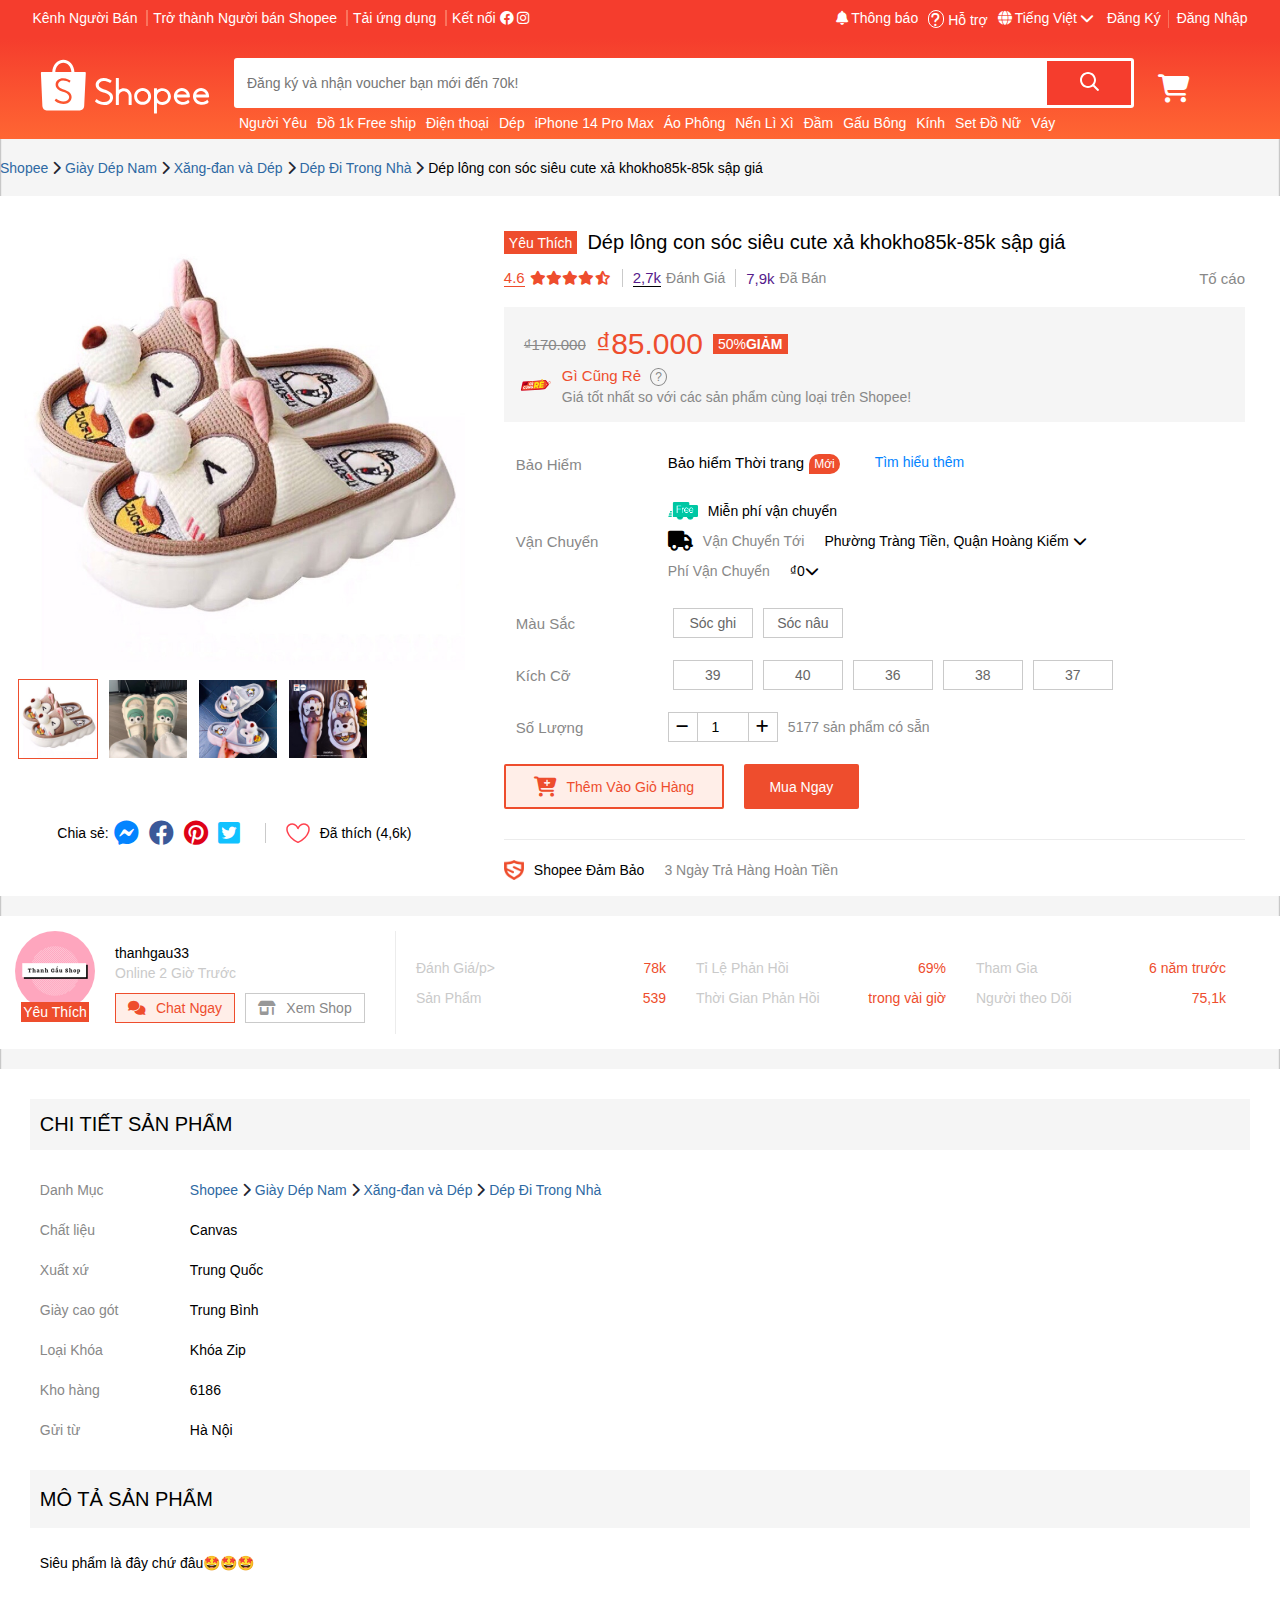
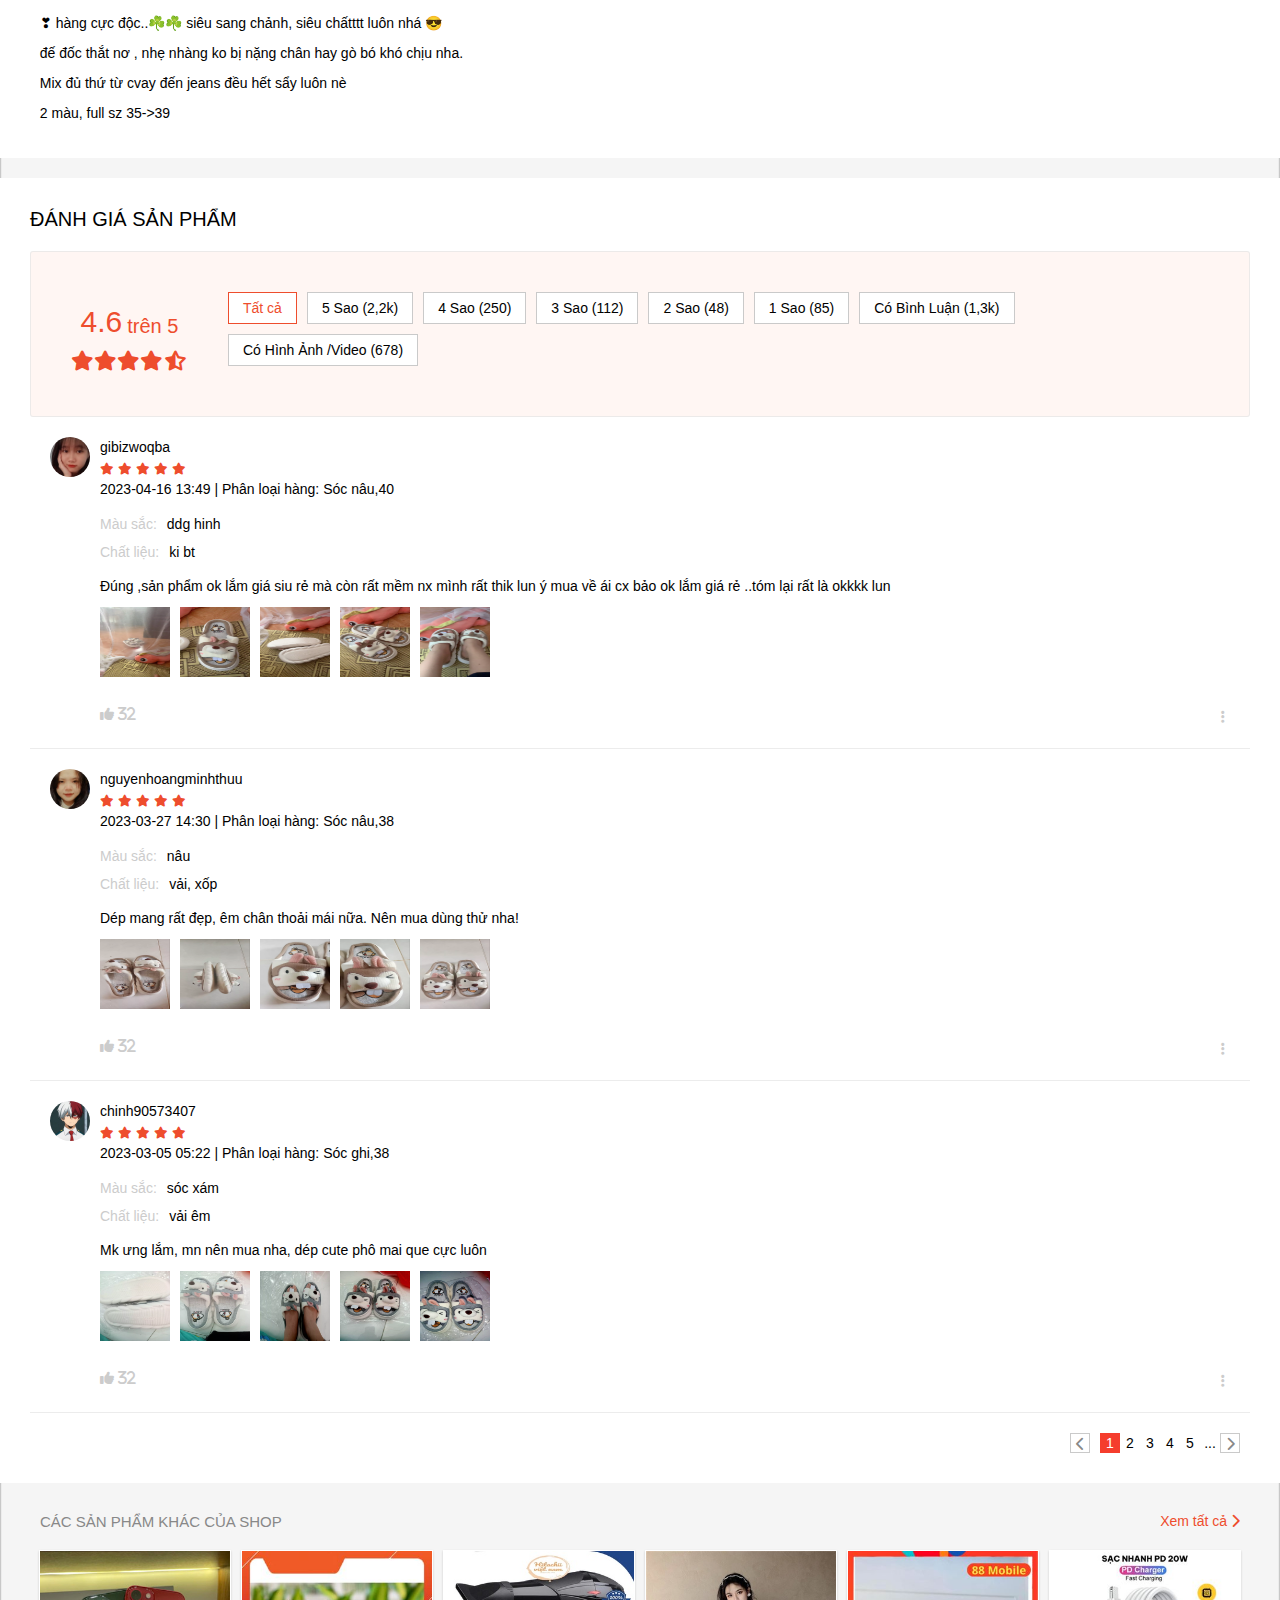
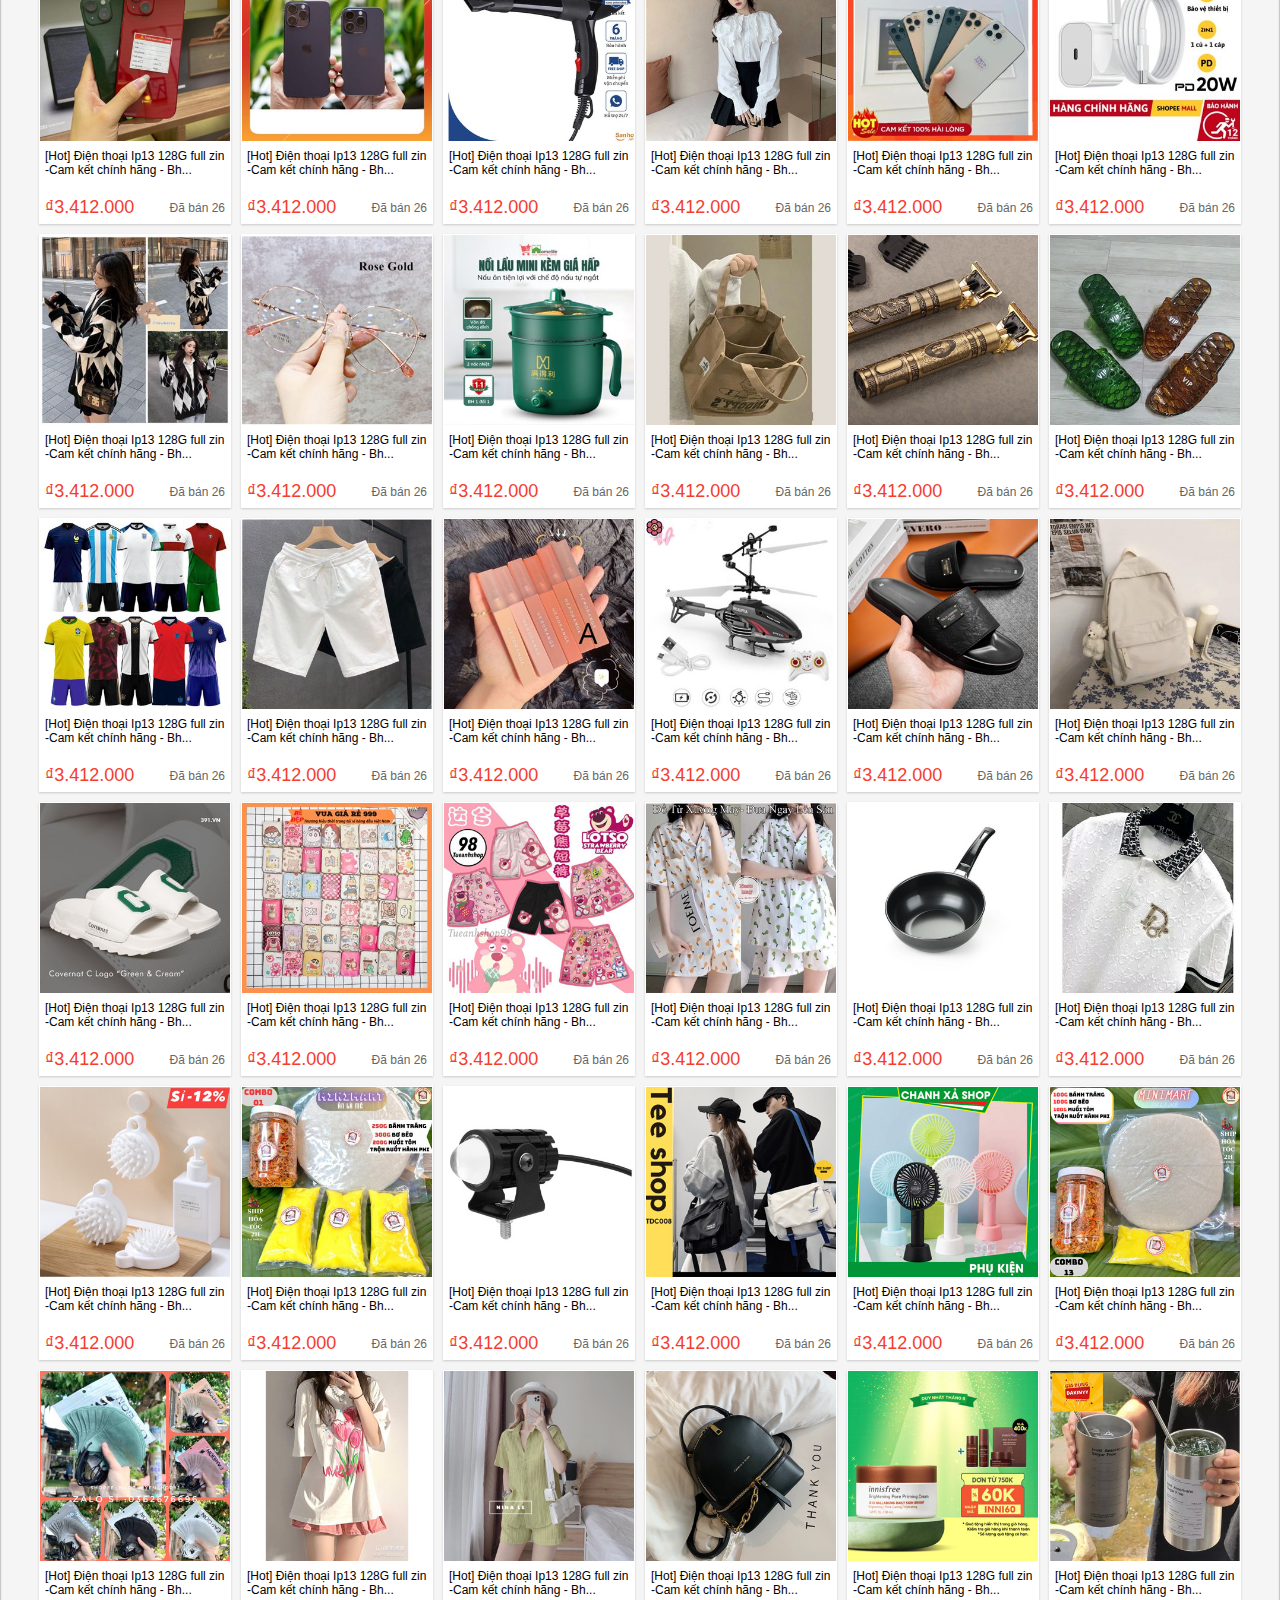
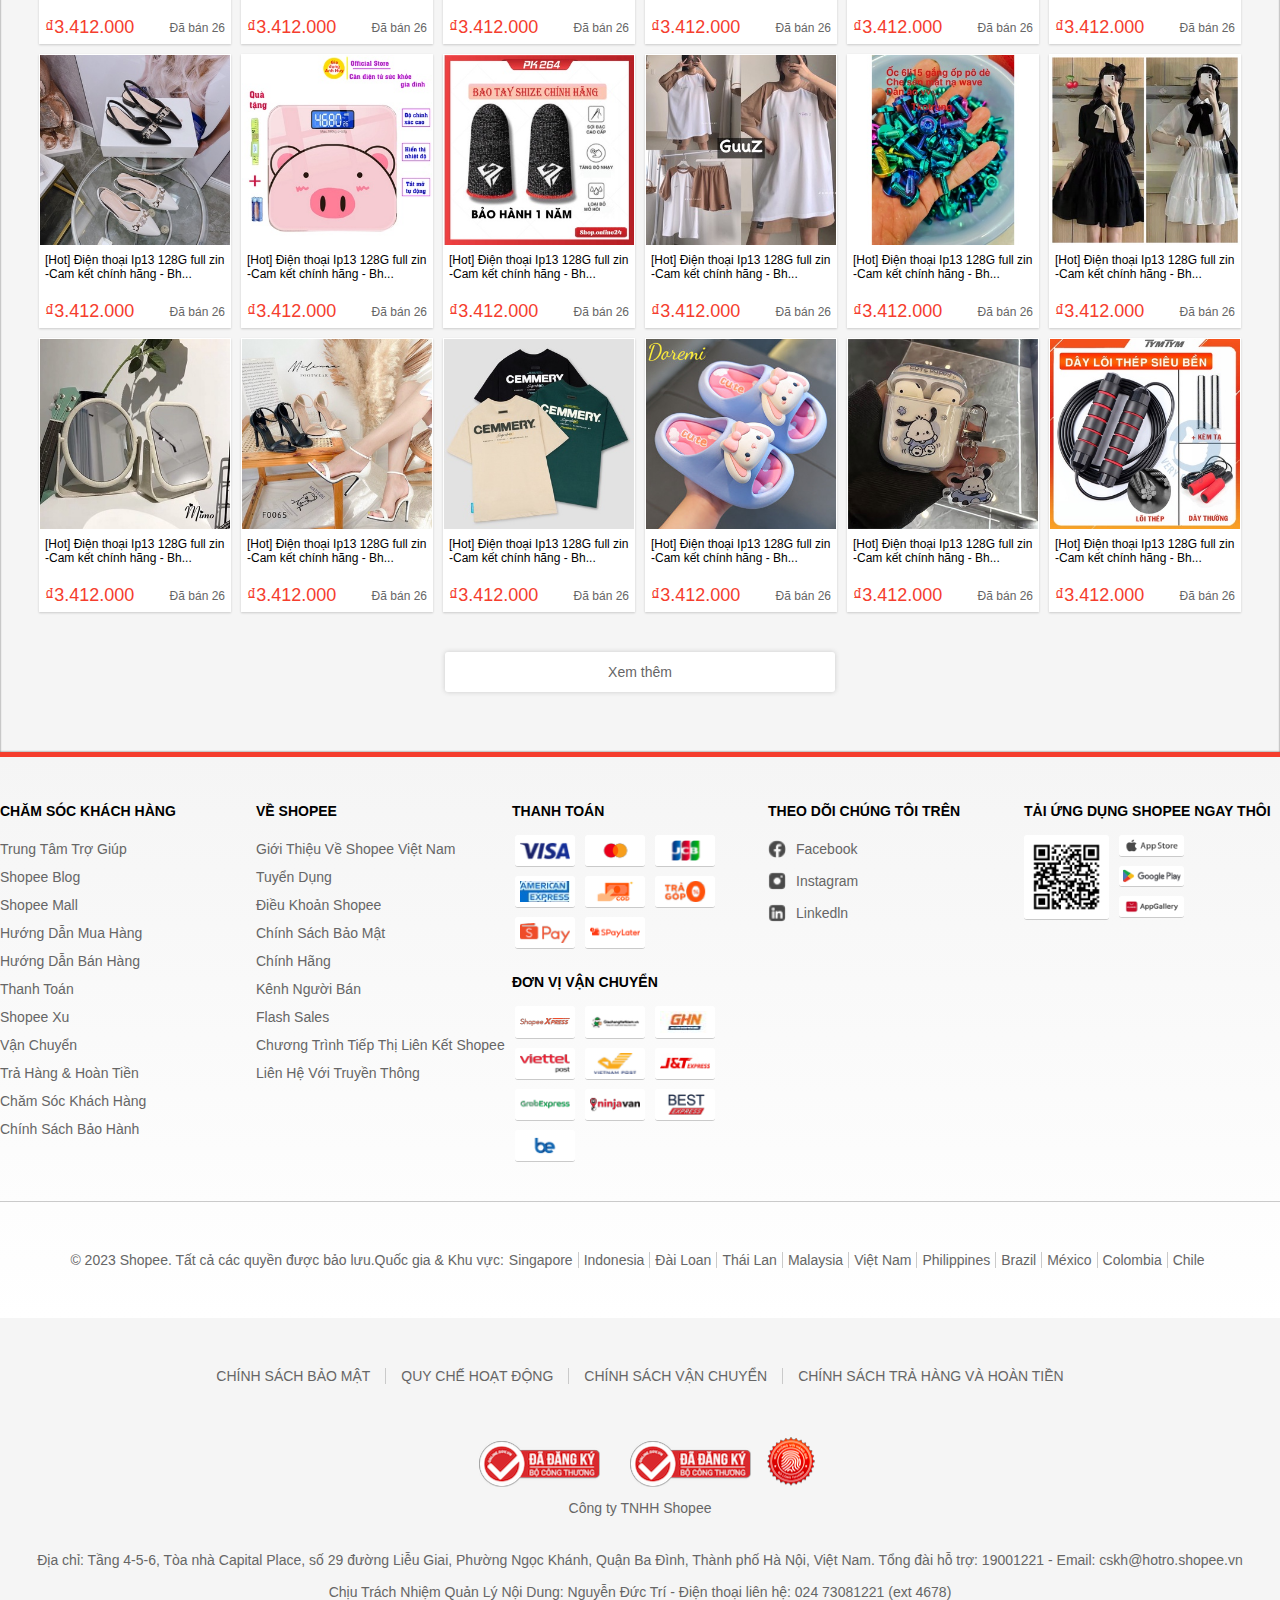
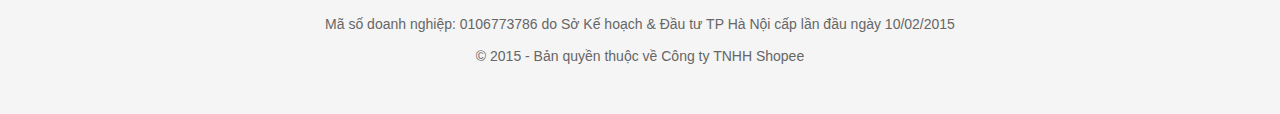
==== commit a4ec8dcf: "finally" ====
--- a/Detail/detail.html
+++ b/Detail/detail.html
@@ -9,7 +9,7 @@
     <link rel="shortcut icon" href="../img/logo_favicon/shopee-icon.svg" type="image/x-icon">
     <link rel="stylesheet" href="../vendor/fontawesome-free-6.4.0-web/css/all.min.css">
     <link rel="stylesheet" href="css/detail.css">
-    <title>Shopee</title>
+    <title>Dép lông con sóc siêu cute xả khokho85k-85k sập giá</title>
 </head>
 
 <body>
@@ -37,10 +37,10 @@
                             </div>
                             <div class="btn_si_su">
                                 <button>
-                                    <a href="">Đăng ký</a>
+                                    <a href="../SignUp_SignIn/sign_up.html">Đăng ký</a>
                                 </button>
                                 <button>
-                                    <a href="">Đăng nhập</a>
+                                    <a href="../SignUp_SignIn/sign_in.html">Đăng nhập</a>
                                 </button>
                             </div>
                         </div>
@@ -61,17 +61,17 @@
                     </div>
                 </div>
                 <div class="child4">
-                    <a href="">Đăng Ký</a>
+                    <a href="../SignUp_SignIn/sign_up.html">Đăng Ký</a>
                 </div>
                 <div class="child5">
-                    <a href="">Đăng Nhập</a>
+                    <a href="../SignUp_SignIn/sign_in.html">Đăng Nhập</a>
                 </div>
             </div>
 
         </div>
         <div class="header">
             <div class="logo">
-                <a href="index.html">
+                <a href="../index.html">
                     <svg viewBox="0 0 192 65" class="shopee-svg-icon header-with-search__shopee-logo icon-shopee-logo">
                         <g fill-rule="evenodd">
                             <path fill="#fff"
@@ -126,7 +126,10 @@
                 </div>
             </div>
             <div class="shopping_cart">
-                <i class="fa-solid fa-cart-shopping fa-2xl" style="color: #fff;"></i>
+                <a href="../ShoppingCart/cart.html" id="hidden_cart">
+                    <i class="fa-solid fa-cart-shopping fa-2xl" style="color: #fff;"></i>
+
+                </a>
                 <div class="notice_cart">
                     <div class="triangle_cart"></div>
                     <div class="notice">
@@ -1400,7 +1403,6 @@
             amount++;
             // if(amount>5177) amount=5177;
             document.getElementById('amount').value = amount;
-
         }
 
         var page = 1;
--- a/Home/css/index.css
+++ b/Home/css/index.css
@@ -29,7 +29,6 @@
     place-items: center;
     width: 100%;
     background: linear-gradient(to bottom, var(--bg-start) 25%, var(--bg-end));
-
     position: fixed;
     top: 0;
     z-index: 99999;
@@ -311,7 +310,7 @@
     height: 100px;
 }
 
-.shopping_cart i:hover ~ .notice_cart{
+.shopping_cart #hidden_cart:hover ~ .notice_cart{
     display: grid;
 }
 
